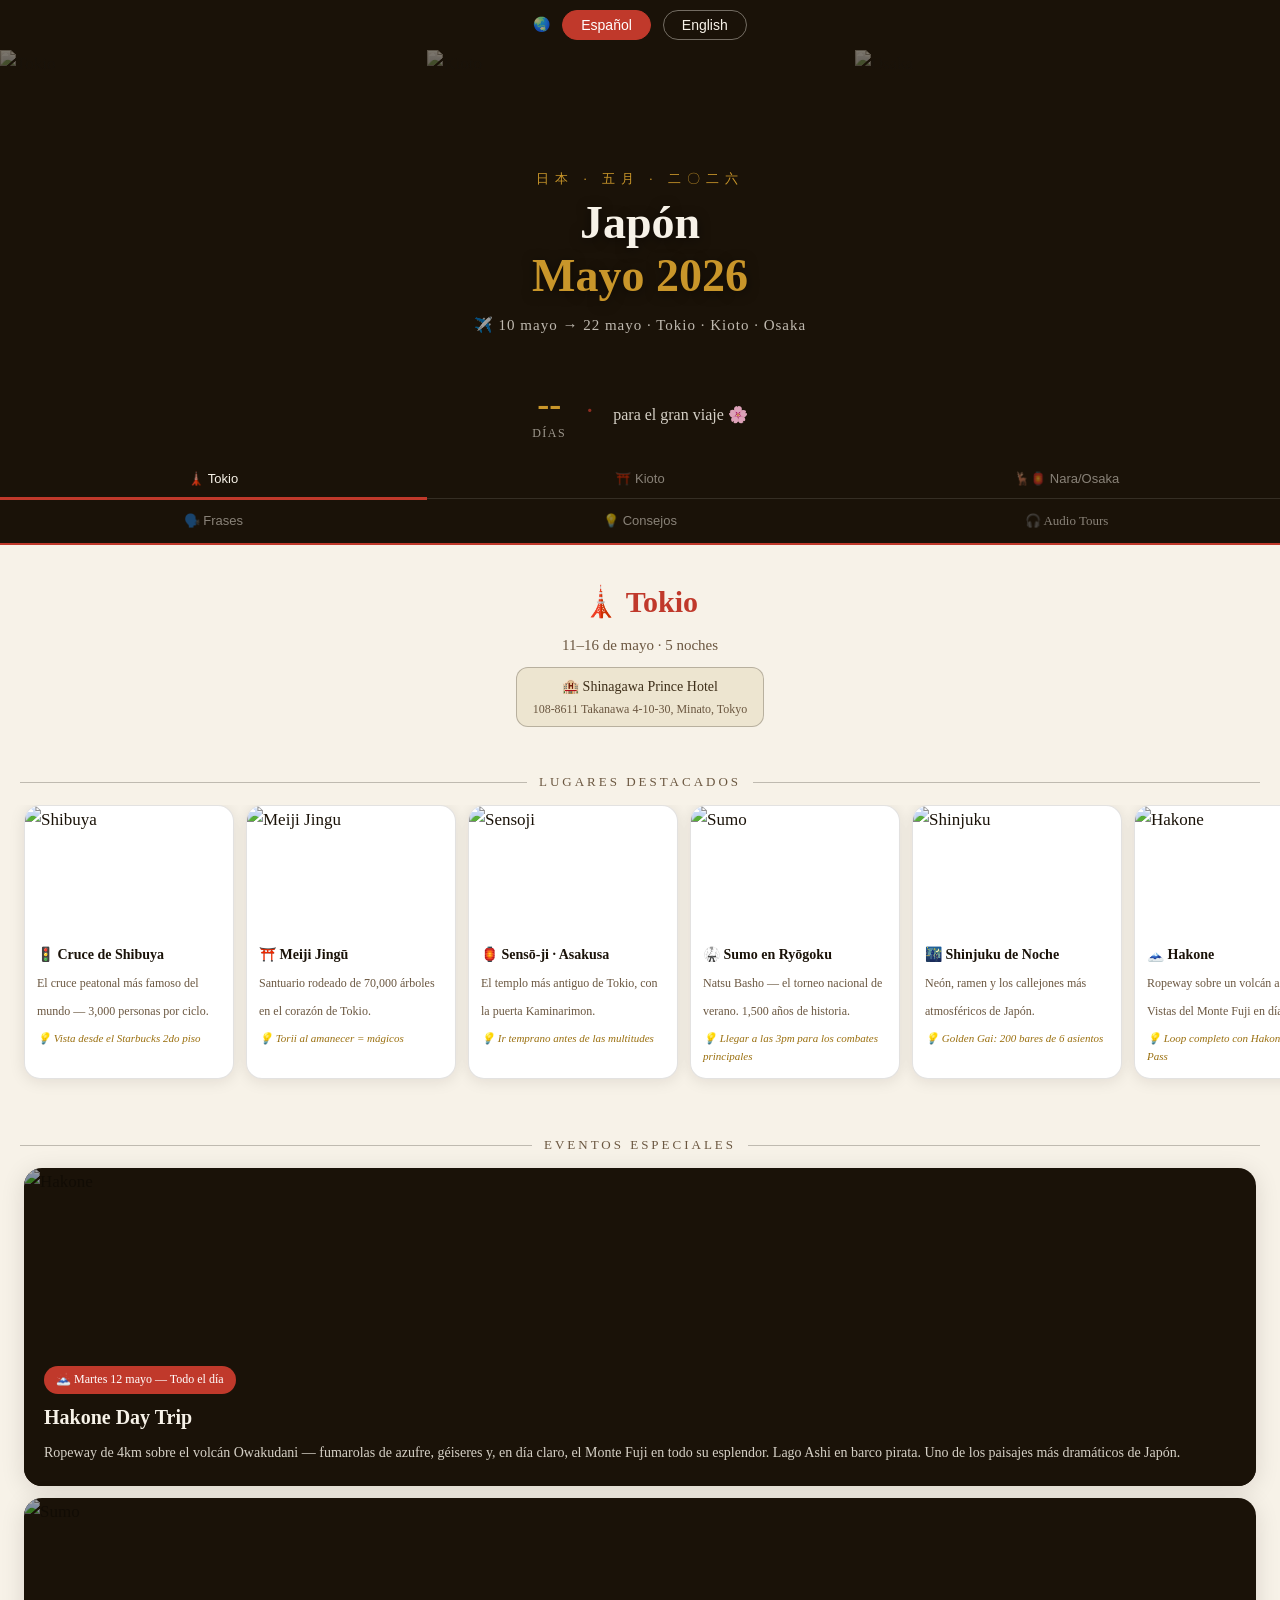
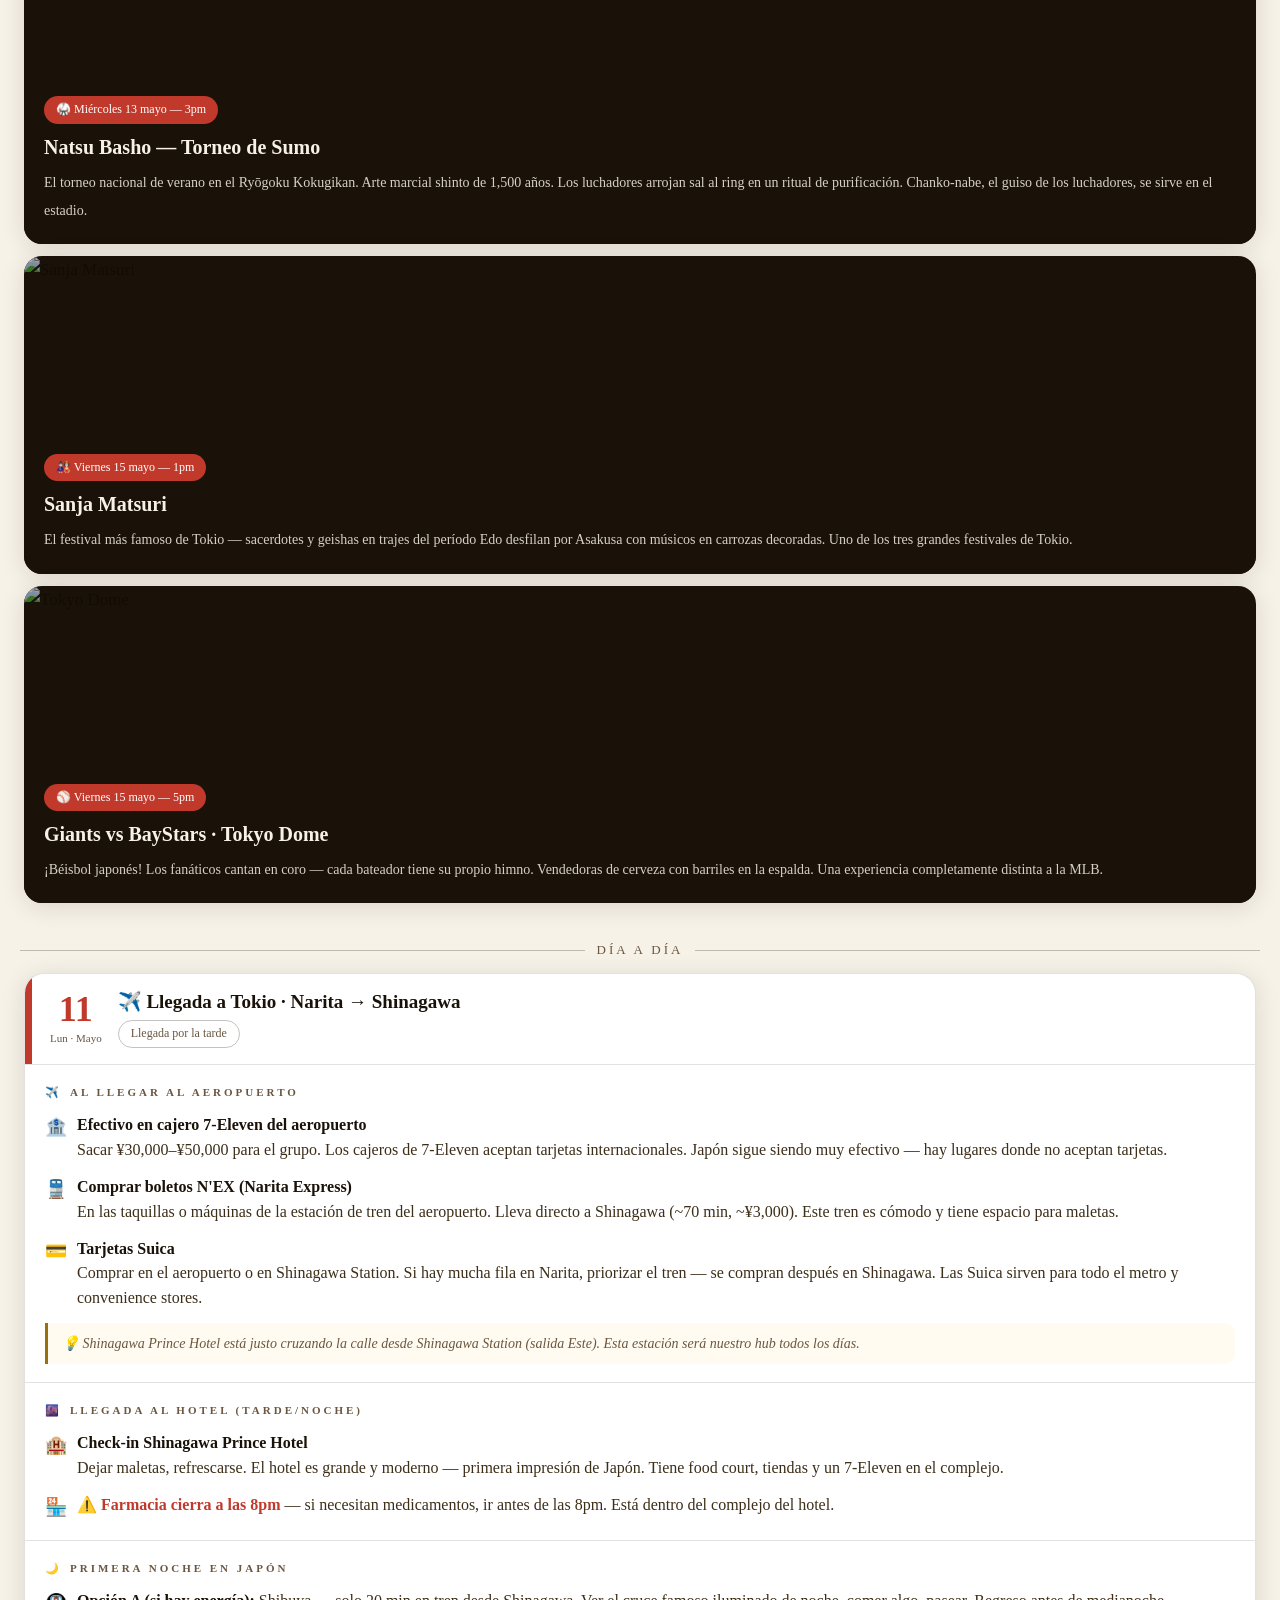
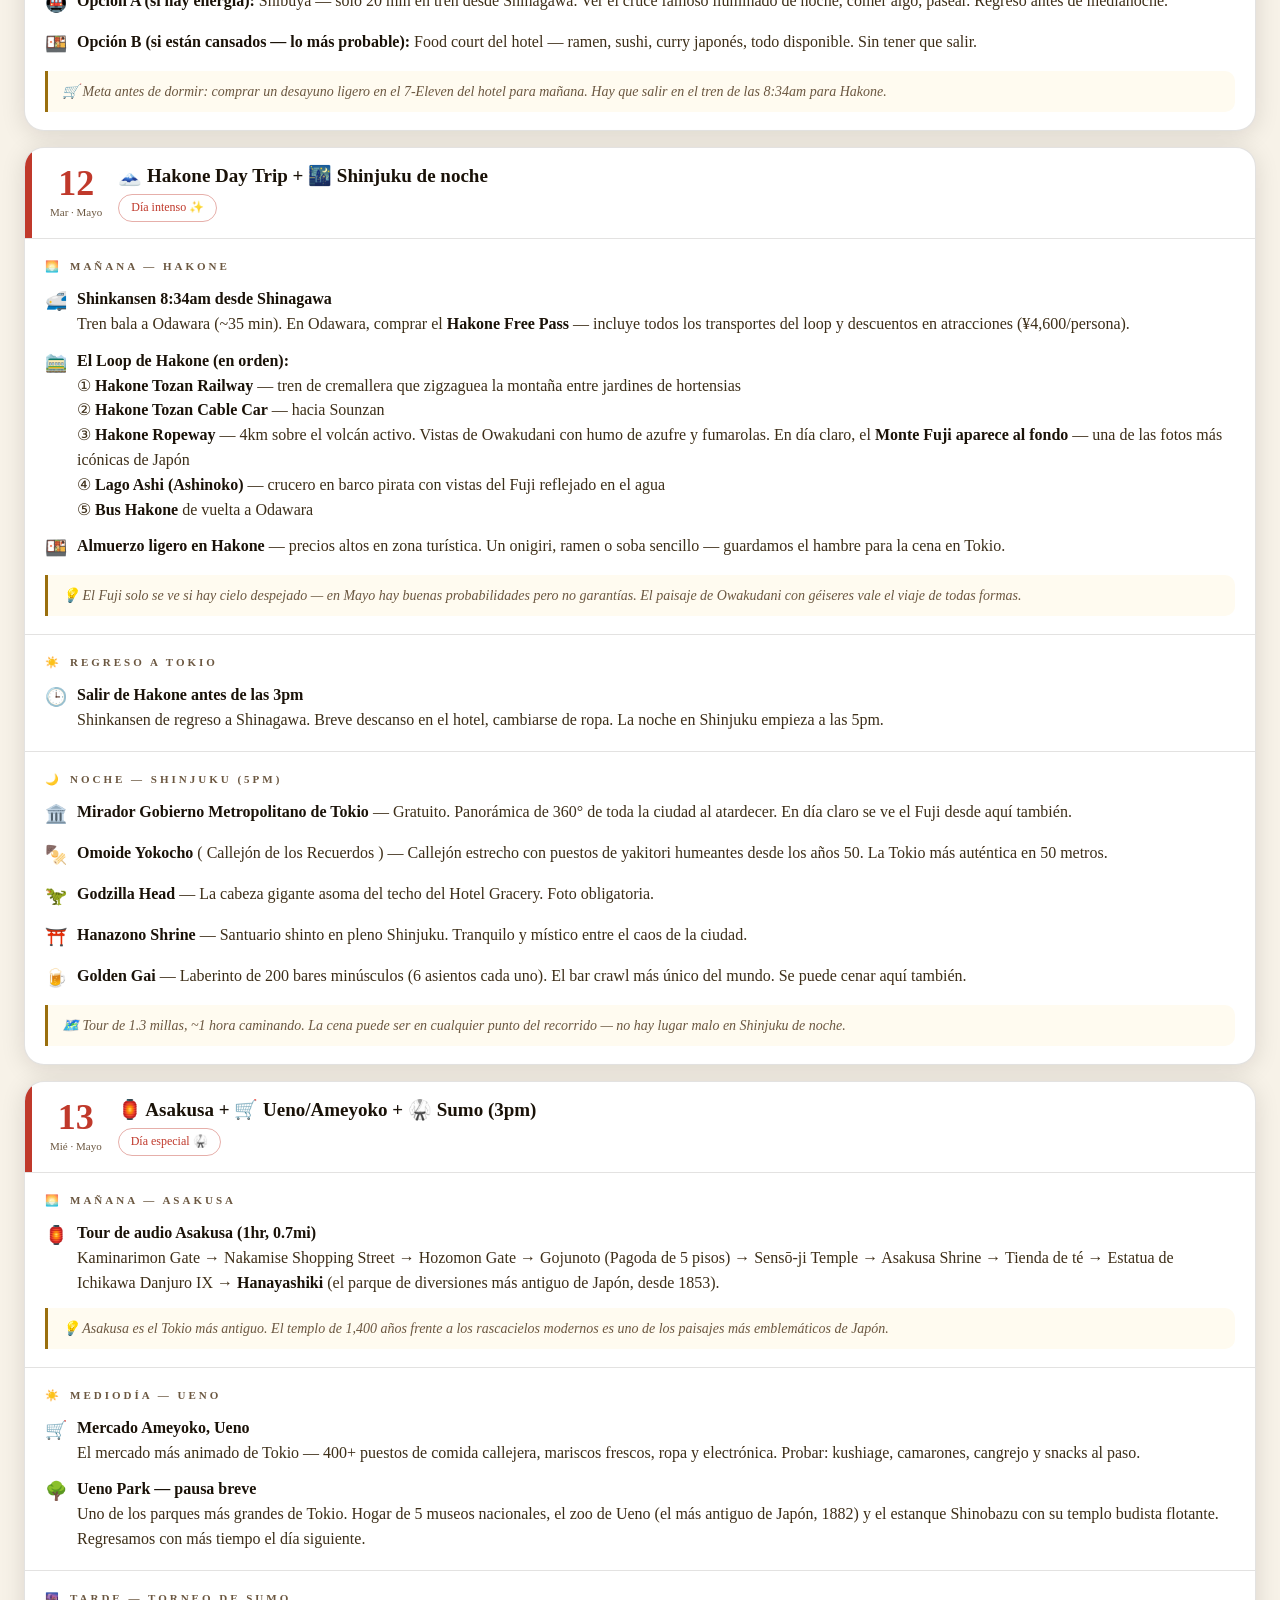
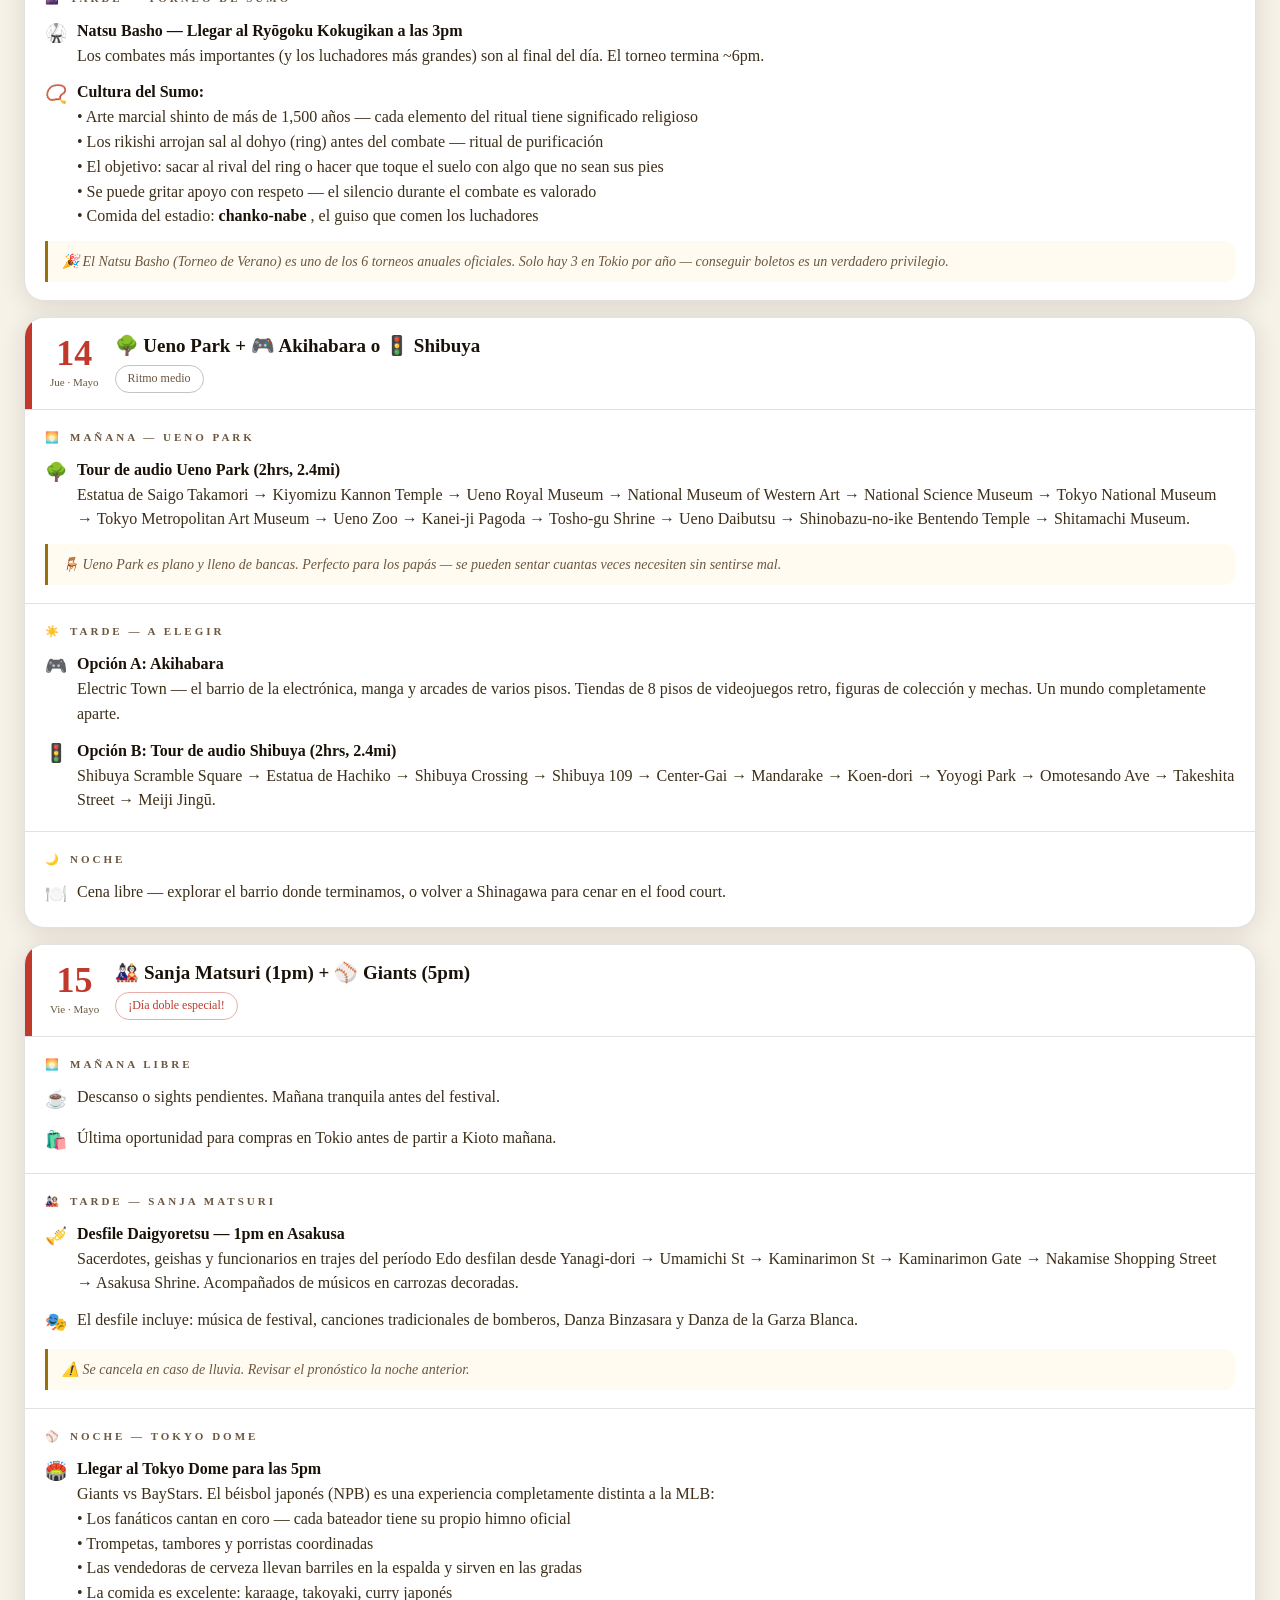
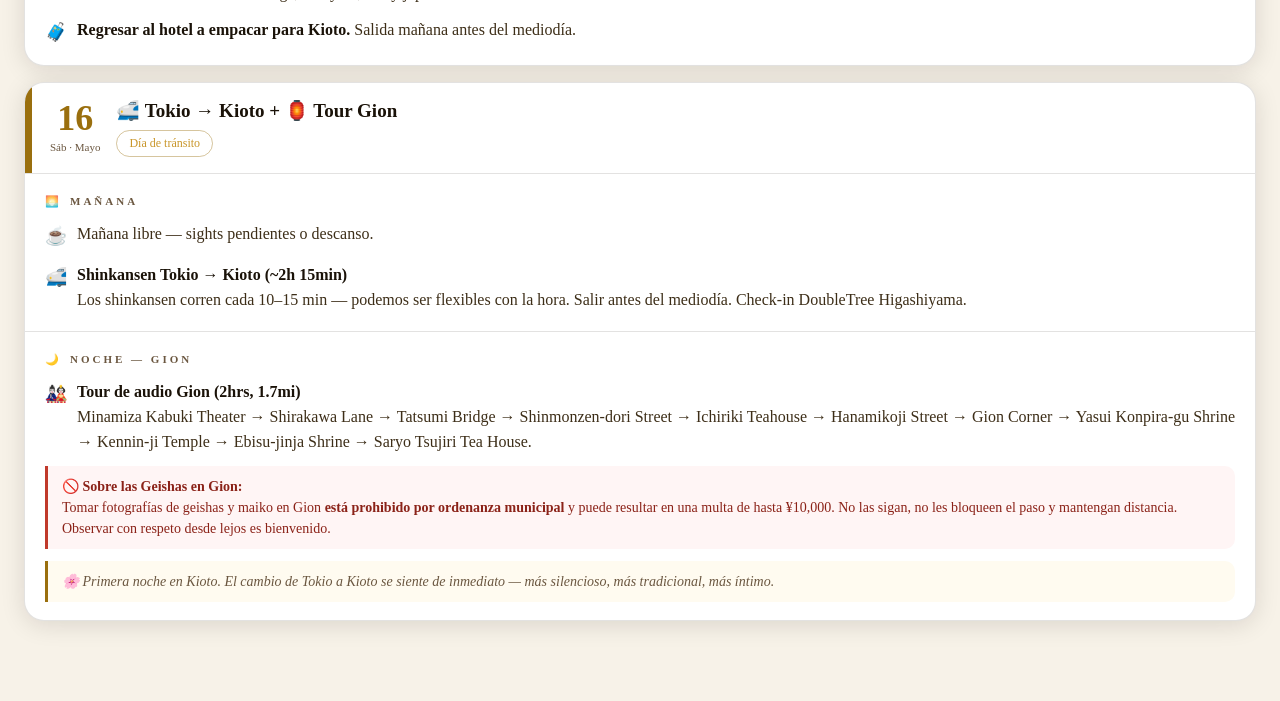
==== example.html @ 2f1632c1 "Create example.html" ====
<!DOCTYPE html>
<html lang="es">
  <head>
    <meta charset="utf-8" />
    <meta name="viewport" content="width=device-width, initial-scale=1, maximum-scale=1" />
    <title>
      Japón Mayo 2026
    </title>
    <link rel="preconnect" href="https://fonts.googleapis.com" />
    <link rel="preconnect" href="https://fonts.gstatic.com" crossorigin="" />
    <link href="https://fonts.googleapis.com/css2?family=Noto+Sans+JP:wght@300;400;600;700&amp;family=Noto+Serif+JP:wght@400;700;900&amp;display=swap" rel="stylesheet" />
    <style>
      :root {
  --washi: #f7f2e8;
  --washi-dark: #ede5d0;
  --washi-mid: #f0ead8;
  --ink: #1a1208;
  --ink-mid: #3d2e18;
  --ink-light: #6b5740;
  --vermillion: #c0392b;
  --gold: #9a6f0e;
  --gold-light: #c9962a;
  --indigo: #2c3e7a;
  --forest: #2d5a3d;
  --line: rgba(26,18,8,0.12);
  --line-strong: rgba(26,18,8,0.25);
  --shadow: 0 2px 16px rgba(26,18,8,0.10);
  --shadow-card: 0 4px 24px rgba(26,18,8,0.12);
}
* { box-sizing: border-box; margin: 0; padding: 0; }
html { scroll-behavior: smooth; }
body {
  font-family: &#39;Noto Sans JP&#39;, sans-serif;
  background: var(--washi);
  color: var(--ink);
  line-height: 1.65;
  font-size: 17px;
  /* subtle paper texture via CSS */
}

/* ── LANGUAGE BAR ── */
.lang-bar { background:var(--ink); color:var(--washi); display:flex; align-items:center; justify-content:center; gap:12px; padding:10px 20px; font-size:14px; }
.lang-btn { background:none; border:1.5px solid rgba(247,242,232,0.4); color:var(--washi); padding:6px 18px; border-radius:999px; font-family:&#39;Noto Sans JP&#39;,sans-serif; font-size:14px; cursor:pointer; transition:all 0.2s; }
.lang-btn.active { background:var(--vermillion); border-color:var(--vermillion); color:#fff; }
.lang-btn:hover:not(.active) { background:rgba(247,242,232,0.12); }

/* ── HERO ── */
.hero { position:relative; background:var(--ink); overflow:hidden; min-height:320px; }
.hero-img-row { display:grid; grid-template-columns:1fr 1fr 1fr; gap:2px; height:280px; opacity:0.6; }
.hero-img-row div { overflow:hidden; }
.hero-img-row img { width:100%; height:100%; object-fit:cover; filter:saturate(0.7) sepia(0.3); }
.hero-overlay { position:absolute; inset:0; background:linear-gradient(to bottom, rgba(26,18,8,0.3) 0%, rgba(26,18,8,0.85) 75%, var(--ink) 100%); }
.hero-content { position:absolute; bottom:0; left:0; right:0; padding:28px 24px 32px; text-align:center; }
.hero-jp { font-family:&#39;Noto Serif JP&#39;,serif; font-size:13px; letter-spacing:6px; color:var(--gold-light); margin-bottom:8px; }
.hero-title { font-family:&#39;Noto Serif JP&#39;,serif; font-size:38px; font-weight:900; color:var(--washi); line-height:1.15; margin-bottom:10px; text-shadow:0 2px 12px rgba(0,0,0,0.5); }
.hero-title .accent { color:var(--gold-light); }
.hero-dates { color:rgba(247,242,232,0.75); font-size:15px; letter-spacing:1px; }

/* ── COUNTDOWN ── */
.countdown-strip { background:var(--ink); color:var(--washi); text-align:center; padding:16px 20px; display:flex; align-items:center; justify-content:center; gap:20px; flex-wrap:wrap; }
.countdown-num { font-family:&#39;Noto Serif JP&#39;,serif; font-size:36px; font-weight:900; color:var(--gold-light); line-height:1; }
.countdown-label { font-size:12px; color:rgba(247,242,232,0.6); letter-spacing:1.5px; margin-top:2px; }
.countdown-block { text-align:center; }
.countdown-sep { font-size:28px; color:var(--vermillion); opacity:0.7; align-self:flex-start; margin-top:2px; }

/* ── CITY TABS ── */
.city-nav-wrap { position:sticky; top:0; z-index:100; background:var(--ink); }
.city-nav { display:flex; }
.city-nav-cities { border-bottom:1px solid rgba(247,242,232,0.12); }
.city-nav-extras { border-bottom:2px solid var(--vermillion); }
.city-tab { flex:1; padding:11px 8px; text-align:center; color:rgba(247,242,232,0.5); font-size:13px; font-family:&#39;Noto Serif JP&#39;,serif; cursor:pointer; border:none; background:none; transition:all 0.2s; border-bottom:3px solid transparent; margin-bottom:-2px; white-space:nowrap; text-decoration:none; display:block; }
.city-tab.active { color:var(--washi); border-bottom-color:var(--vermillion); }
.city-tab:hover:not(.active) { color:rgba(247,242,232,0.8); }

/* ── TODAY SPOTLIGHT ── */
.today-spotlight { background:var(--washi); padding-bottom:8px; }
.today-spotlight .day-card { margin:0 16px; }

/* ── CITY SECTION ── */
.main { padding:0 0 80px; }
.city-section { display:none; }
.city-section.active { display:block; }

/* ── CITY HEADER ── */
.city-header { padding:32px 20px 20px; text-align:center; }
.city-header-title { font-family:&#39;Noto Serif JP&#39;,serif; font-size:30px; font-weight:900; margin-bottom:6px; }
.city-header-sub { font-size:15px; color:var(--ink-light); }
.city-hotel { display:inline-block; margin-top:10px; background:var(--washi-dark); border:1px solid var(--line-strong); border-radius:12px; padding:8px 16px; font-size:14px; color:var(--ink-mid); line-height:1.5; }
.hotel-address { font-size:12px; color:var(--ink-light); margin-top:3px; }

/* ── SECTION LABEL ── */
.section-label { display:flex; align-items:center; gap:12px; padding:24px 20px 12px; }
.section-label-line { flex:1; height:1px; background:var(--line-strong); }
.section-label-text { font-family:&#39;Noto Serif JP&#39;,serif; font-size:13px; letter-spacing:3px; color:var(--ink-light); text-transform:uppercase; white-space:nowrap; }

/* ── CAROUSEL ── */
.carousel-wrap { position:relative; padding:0 16px 20px; overflow:hidden; touch-action:pan-y; }
.carousel-track { display:flex; gap:12px; padding-bottom:4px; transition:transform 0.45s cubic-bezier(0.25,0.1,0.25,1); will-change:transform; }
.sight-card { flex-shrink:0; width:180px; scroll-snap-align:start; background:#fff; border-radius:16px; overflow:hidden; box-shadow:var(--shadow); border:1px solid var(--line); }
.sight-card img { width:100%; height:130px; object-fit:cover; display:block; }
.sight-caption { padding:10px 12px 12px; }
.sight-name { font-size:14px; font-weight:600; font-family:&#39;Noto Serif JP&#39;,serif; margin-bottom:4px; line-height:1.3; }
.sight-desc { font-size:12px; color:var(--ink-light); line-height:1.4; }
.sight-tip { font-size:11px; color:var(--gold); margin-top:5px; font-style:italic; }
.carousel-dots { display:flex; justify-content:center; gap:6px; margin-top:8px; }
.carousel-dot { width:6px; height:6px; border-radius:50%; background:var(--line-strong); transition:background 0.2s; }
.carousel-dot.active { background:var(--vermillion); }

/* ── EVENT CARD ── */
.event-card { margin:0 16px 12px; border-radius:18px; overflow:hidden; box-shadow:var(--shadow-card); background:var(--ink); }
.event-card img { width:100%; height:180px; object-fit:cover; display:block; filter:brightness(0.65) saturate(1.1); }
.event-card-content { padding:16px 20px 20px; background:linear-gradient(to bottom, rgba(26,18,8,0.92), var(--ink)); }
.event-tag { display:inline-block; background:var(--vermillion); color:#fff; font-size:12px; padding:4px 12px; border-radius:999px; margin-bottom:10px; width:fit-content; }
.event-title { font-family:&#39;Noto Serif JP&#39;,serif; font-size:20px; color:var(--washi); font-weight:700; margin-bottom:8px; line-height:1.3; }
.event-desc { font-size:14px; color:rgba(247,242,232,0.85); line-height:1.5; }

/* ── DAY CARDS ── */
.days-list { padding:0 16px; display:flex; flex-direction:column; gap:16px; }
.day-card { background:#fff; border-radius:20px; overflow:hidden; box-shadow:var(--shadow-card); border:1px solid var(--line); }
.day-card.today { border:2.5px solid var(--vermillion); box-shadow:0 4px 32px rgba(192,57,43,0.18); }
.day-card.past { opacity:0.72; }
.today-badge { background:var(--vermillion); color:#fff; font-size:12px; font-weight:600; letter-spacing:2px; text-align:center; padding:6px; font-family:&#39;Noto Serif JP&#39;,serif; }
.day-header { display:flex; align-items:stretch; border-bottom:1px solid var(--line); }
.day-accent-bar { width:7px; flex-shrink:0; }
.day-header-inner { flex:1; padding:16px 18px; display:flex; align-items:center; gap:16px; flex-wrap:wrap; }
.day-num-block { display:flex; flex-direction:column; align-items:center; flex-shrink:0; min-width:48px; }
.day-num { font-family:&#39;Noto Serif JP&#39;,serif; font-size:36px; font-weight:900; line-height:1; }
.day-name-small { font-size:11px; color:var(--ink-light); margin-top:2px; }
.day-title-block { flex:1; }
.day-title { font-family:&#39;Noto Serif JP&#39;,serif; font-size:17px; font-weight:700; line-height:1.3; margin-bottom:4px; }
.day-rhythm { display:inline-block; font-size:12px; padding:3px 12px; border-radius:999px; border:1px solid var(--line-strong); color:var(--ink-light); }
.day-body { display:block; }
.time-blocks { display:flex; flex-direction:column; }
.time-block { padding:18px 20px; border-bottom:1px solid var(--line); }
.time-block:last-child { border-bottom:none; }
.time-label { font-size:11px; letter-spacing:3px; text-transform:uppercase; color:var(--ink-light); font-weight:600; margin-bottom:12px; display:flex; align-items:center; gap:8px; }
.time-label::after { content:&#39;&#39;; flex:1; height:1px; background:var(--line-strong); }
.time-item { display:flex; gap:10px; margin-bottom:12px; align-items:flex-start; font-size:16px; line-height:1.55; }
.time-item:last-child { margin-bottom:0; }
.time-icon { flex-shrink:0; font-size:18px; margin-top:1px; }
.time-text { color:var(--ink-mid); }
.time-text strong { font-weight:600; color:var(--ink); }
.tip-box { background:#fffbf0; border-left:3px solid var(--gold); border-radius:0 10px 10px 0; padding:10px 14px; font-size:14px; color:var(--ink-light); font-style:italic; margin-top:12px; line-height:1.5; }
.warn-box { background:#fff5f5; border-left:3px solid var(--vermillion); border-radius:0 10px 10px 0; padding:10px 14px; font-size:14px; color:#8b2218; margin-top:12px; line-height:1.5; }
.parents-note { background:#f0f7f2; border:1px solid rgba(45,90,61,0.25); border-radius:10px; padding:10px 14px; font-size:14px; color:var(--forest); margin-top:12px; line-height:1.5; }

/* ── PHRASES ── */
.phrases-grid { display:flex; flex-direction:column; gap:10px; padding:0 16px; }
.phrase-item { background:#fff; border:1px solid var(--line); border-radius:14px; padding:14px 16px; box-shadow:var(--shadow); }
.phrase-top { display:flex; align-items:flex-start; gap:10px; }
.phrase-jp { font-family:&#39;Noto Serif JP&#39;,serif; font-size:22px; font-weight:700; color:var(--vermillion); }
.phrase-detail { flex:1; }
.phrase-romaji { font-size:15px; font-weight:600; color:var(--ink); margin-bottom:2px; }
.phrase-es { font-size:15px; color:var(--ink-mid); }
.phrase-en { font-size:13px; color:var(--ink-light); font-style:italic; margin-top:2px; }
.phrase-actions { display:flex; gap:8px; margin-top:10px; flex-wrap:wrap; }
.phrase-btn { display:inline-flex; align-items:center; gap:5px; padding:7px 14px; border-radius:999px; font-size:13px; text-decoration:none; border:1.5px solid var(--line-strong); color:var(--ink-mid); background:var(--washi-dark); cursor:pointer; transition:all 0.2s; font-family:&#39;Noto Sans JP&#39;,sans-serif; }
.phrase-btn:hover { background:var(--vermillion); color:#fff; border-color:var(--vermillion); }
.phrase-btn.audio-btn { border-color:rgba(192,57,43,0.4); color:var(--vermillion); }
.phrase-section-head { font-family:&#39;Noto Serif JP&#39;,serif; font-size:16px; font-weight:700; color:var(--ink); padding:20px 16px 8px; }

/* ── TIPS ── */
.tips-list { display:flex; flex-direction:column; gap:10px; padding:0 16px; }
.tip-card { background:#fff; border:1px solid var(--line); border-radius:14px; padding:16px 18px; display:flex; gap:14px; align-items:flex-start; box-shadow:var(--shadow); }
.tip-icon-lg { font-size:28px; flex-shrink:0; }
.tip-body { flex:1; }
.tip-title { font-family:&#39;Noto Serif JP&#39;,serif; font-size:16px; font-weight:700; margin-bottom:4px; }
.tip-text { font-size:15px; color:var(--ink-mid); line-height:1.5; }

/* ── FOOTER ── */
.site-footer { background:var(--ink); color:rgba(247,242,232,0.5); text-align:center; padding:32px 20px; font-size:14px; font-style:italic; }
.site-footer strong { color:var(--gold-light); }

/* ── LANGUAGE ── */
[data-en] .es-text { display:none; }
[data-en] .en-text { display:inline; }
.en-text { display:none; }
.es-text { display:inline; }
[data-en] .es-block { display:none; }
[data-en] .en-block { display:block; }
.en-block { display:none; }
.es-block { display:block; }

@media (min-width:480px) {
  .hero-title { font-size:46px; }
  .day-title { font-size:19px; }
  .sight-card { width:210px; }
}
@media (min-width:700px) {
  .days-list, .phrases-grid, .tips-list { padding:0 24px; }
  .carousel-wrap { padding:0 24px 20px; }
  .event-card { margin:0 24px 12px; }
}
    </style>
  </head>
  <body>
    <!-- LANGUAGE TOGGLE -->
    <div class="lang-bar">
      <span style="font-size:14px;opacity:0.7">      🌏
</span>
      <button class="lang-btn active" id="btn-es" onclick="setLang(&#39;es&#39;)">
        Español
      </button>
      <button class="lang-btn" id="btn-en" onclick="setLang(&#39;en&#39;)">
        English
      </button>
    </div>
    <!-- HERO -->
    <div class="hero">
      <div class="hero-img-row">
        <div>
          <img src="images/img00.jpg" alt="Tokio" />
        </div>
        <div>
          <img src="images/img01.jpg" alt="Kioto" />
        </div>
        <div>
          <img src="images/img02.jpg" alt="Osaka" />
        </div>
      </div>
      <div class="hero-overlay">
      </div>
      <div class="hero-content">
        <div class="hero-jp">
          日本 · 五月 · 二〇二六
        </div>
        <div class="hero-title">
          <span class="es-text">          Japón
          <br />
          <span class="accent">          Mayo 2026
</span>
</span>
          <span class="en-text">          Japan
          <br />
          <span class="accent">          May 2026
</span>
</span>
        </div>
        <div class="hero-dates">
          <span class="es-text">          ✈️ 10 mayo → 22 mayo · Tokio · Kioto · Osaka
</span>
          <span class="en-text">          ✈️ May 10 → May 22 · Tokyo · Kyoto · Osaka
</span>
        </div>
      </div>
    </div>
    <!-- COUNTDOWN -->
    <div class="countdown-strip" id="countdown-strip">
      <div class="countdown-block">
        <div class="countdown-num" id="cd-days">
          --
        </div>
        <div class="countdown-label" id="cd-unit">
          <span class="es-text">          DÍAS
</span>
          <span class="en-text">          DAYS
</span>
        </div>
      </div>
      <div class="countdown-sep">
        ·
      </div>
      <div style="font-size:16px;color:rgba(247,242,232,0.85);text-align:center" id="countdown-label">
        <span class="es-text">        para el gran viaje 🌸
</span>
        <span class="en-text">        Until the big trip 🌸
</span>
      </div>
    </div>
    <!-- TODAY SPOTLIGHT -->
    <div class="today-spotlight" id="today-spotlight" style="display:none;">
    </div>
    <!-- CITY NAV -->
    <div class="city-nav-wrap" id="city-nav-wrap">
      <nav class="city-nav city-nav-cities">
        <button class="city-tab active" data-city="tokio" onclick="showCity(&#39;tokio&#39;,this)">
          🗼
          <span class="es-text">          Tokio
</span>
          <span class="en-text">          Tokyo
</span>
        </button>
        <button class="city-tab" data-city="kioto" onclick="showCity(&#39;kioto&#39;,this)">
          ⛩️
          <span class="es-text">          Kioto
</span>
          <span class="en-text">          Kyoto
</span>
        </button>
        <button class="city-tab" data-city="osaka" onclick="showCity(&#39;osaka&#39;,this)">
          🦌🏮
          <span class="es-text">          Nara/Osaka
</span>
          <span class="en-text">          Nara/Osaka
</span>
        </button>
      </nav>
      <nav class="city-nav city-nav-extras">
        <button class="city-tab" data-city="frases" onclick="showCity(&#39;frases&#39;,this)">
          🗣️
          <span class="es-text">          Frases
</span>
          <span class="en-text">          Phrases
</span>
        </button>
        <button class="city-tab" data-city="consejos" onclick="showCity(&#39;consejos&#39;,this)">
          💡
          <span class="es-text">          Consejos
</span>
          <span class="en-text">          Tips
</span>
        </button>
        <a class="city-tab" href="https://bigo415x.github.io/japan-audio-tour" target="_blank" rel="noopener">        🎧
        <span class="es-text">        Audio Tours
</span>
        <span class="en-text">        Audio Tours
</span>
</a>
      </nav>
    </div>
    <main class="main">
      <!-- ════════════════════════════════════════
     TOKIO
════════════════════════════════════════ -->
      <section class="city-section active" id="sec-tokio">
        <div class="city-header">
          <div class="city-header-title" style="color:var(--vermillion)">
            🗼
            <span class="es-text">            Tokio
</span>
            <span class="en-text">            Tokyo
</span>
          </div>
          <div class="city-header-sub">
            <span class="es-text">            11–16 de mayo · 5 noches
</span>
            <span class="en-text">            May 11–16 · 5 nights
</span>
          </div>
          <div class="city-hotel">
            🏨 Shinagawa Prince Hotel
            <br />
            <div class="hotel-address">
              108-8611 Takanawa 4-10-30, Minato, Tokyo
            </div>
          </div>
        </div>
        <div class="section-label">
          <div class="section-label-line">
          </div>
          <div class="section-label-text">
            <span class="es-text">            Lugares Destacados
</span>
            <span class="en-text">            Highlights
</span>
          </div>
          <div class="section-label-line">
          </div>
        </div>
        <div class="carousel-wrap">
          <div class="carousel-track" id="carousel-tokio">
            <div class="sight-card">
              <img src="https://cdn.cheapoguides.com/wp-content/uploads/sites/2/2019/07/scramble-crossing-shibuya-iStock-Nikada-1024x600.jpg" alt="Shibuya" />
              <div class="sight-caption">
                <div class="sight-name">
                  🚦
                  <span class="es-text">                  Cruce de Shibuya
</span>
                  <span class="en-text">                  Shibuya Crossing
</span>
                </div>
                <div class="sight-desc es-text">
                  El cruce peatonal más famoso del mundo — 3,000 personas por ciclo.
                </div>
                <div class="sight-desc en-text">
                  The world&#39;s most famous crossing — 3,000 people per cycle.
                </div>
                <div class="sight-tip">
                  💡
                  <span class="es-text">                  Vista desde el Starbucks 2do piso
</span>
                  <span class="en-text">                  View from Starbucks 2nd floor
</span>
                </div>
              </div>
            </div>
            <div class="sight-card">
              <img src="https://cdn.cheapoguides.com/wp-content/uploads/sites/2/2020/05/meiji-jingu-iStock-499807771-1024x683.jpg" alt="Meiji Jingu" />
              <div class="sight-caption">
                <div class="sight-name">
                  ⛩️ Meiji Jingū
                </div>
                <div class="sight-desc es-text">
                  Santuario rodeado de 70,000 árboles en el corazón de Tokio.
                </div>
                <div class="sight-desc en-text">
                  Shinto shrine surrounded by 70,000 trees in the heart of Tokyo.
                </div>
                <div class="sight-tip">
                  💡
                  <span class="es-text">                  Torii al amanecer = mágicos
</span>
                  <span class="en-text">                  Torii at sunrise = magical
</span>
                </div>
              </div>
            </div>
            <div class="sight-card">
              <img src="images/img05.jpg" alt="Sensoji" />
              <div class="sight-caption">
                <div class="sight-name">
                  🏮 Sensō-ji · Asakusa
                </div>
                <div class="sight-desc es-text">
                  El templo más antiguo de Tokio, con la puerta Kaminarimon.
                </div>
                <div class="sight-desc en-text">
                  Tokyo&#39;s oldest temple, with the iconic Kaminarimon gate.
                </div>
                <div class="sight-tip">
                  💡
                  <span class="es-text">                  Ir temprano antes de las multitudes
</span>
                  <span class="en-text">                  Go early before the crowds
</span>
                </div>
              </div>
            </div>
            <div class="sight-card">
              <img src="https://ryogokukokugikan.com/images/ryogoku-kokugikan-sumo-match-action-close-up-wrestlers.webp" alt="Sumo" />
              <div class="sight-caption">
                <div class="sight-name">
                  🥋
                  <span class="es-text">                  Sumo en Ryōgoku
</span>
                  <span class="en-text">                  Sumo at Ryōgoku
</span>
                </div>
                <div class="sight-desc es-text">
                  Natsu Basho — el torneo nacional de verano. 1,500 años de historia.
                </div>
                <div class="sight-desc en-text">
                  Natsu Basho — the national summer tournament. 1,500 years of history.
                </div>
                <div class="sight-tip">
                  💡
                  <span class="es-text">                  Llegar a las 3pm para los combates principales
</span>
                  <span class="en-text">                  Arrive 3pm for the main bouts
</span>
                </div>
              </div>
            </div>
            <div class="sight-card">
              <img src="https://www.byfood.com/api/public/assets/26843/content" alt="Shinjuku" />
              <div class="sight-caption">
                <div class="sight-name">
                  🌃
                  <span class="es-text">                  Shinjuku de Noche
</span>
                  <span class="en-text">                  Shinjuku at Night
</span>
                </div>
                <div class="sight-desc es-text">
                  Neón, ramen y los callejones más atmosféricos de Japón.
                </div>
                <div class="sight-desc en-text">
                  Neon, ramen, and Japan&#39;s most atmospheric alleyways.
                </div>
                <div class="sight-tip">
                  💡
                  <span class="es-text">                  Golden Gai: 200 bares de 6 asientos
</span>
                  <span class="en-text">                  Golden Gai: 200 bars with 6 seats each
</span>
                </div>
              </div>
            </div>
            <div class="sight-card">
              <img src="https://www.datocms-assets.com/101439/1725335240-hakone-ropeway-over-owakudani-valley.webp?h=640&amp;w=1280&amp;fm=webp" alt="Hakone" />
              <div class="sight-caption">
                <div class="sight-name">
                  🗻 Hakone
                </div>
                <div class="sight-desc es-text">
                  Ropeway sobre un volcán activo. Vistas del Monte Fuji en día claro.
                </div>
                <div class="sight-desc en-text">
                  Ropeway over an active volcano. Views of Mt. Fuji on clear days.
                </div>
                <div class="sight-tip">
                  💡
                  <span class="es-text">                  Loop completo con Hakone Free Pass
</span>
                  <span class="en-text">                  Full loop with Hakone Free Pass
</span>
                </div>
              </div>
            </div>
            <div class="sight-card">
              <img src="https://cdn.gaijinpot.com/app/uploads/sites/4/2017/05/Akihabara-Electric-Town.jpg" alt="Akihabara" />
              <div class="sight-caption">
                <div class="sight-name">
                  🎮 Akihabara
                </div>
                <div class="sight-desc es-text">
                  Paraíso de la electrónica, manga y cultura pop japonesa.
                </div>
                <div class="sight-desc en-text">
                  Paradise for electronics, manga, and Japanese pop culture.
                </div>
                <div class="sight-tip">
                  💡
                  <span class="es-text">                  Gachapon = mejores souvenirs baratos
</span>
                  <span class="en-text">                  Gachapon = best cheap souvenirs
</span>
                </div>
              </div>
            </div>
            <div class="sight-card">
              <img src="https://anaintercontinental-tokyo.jp/wp-content/uploads/2018/07/Ueno-Park-1024x576.jpg" alt="Ueno Park" />
              <div class="sight-caption">
                <div class="sight-name">
                  🌳 Ueno Park
                </div>
                <div class="sight-desc es-text">
                  5 museos nacionales, zoo y templo flotante en estanque.
                </div>
                <div class="sight-desc en-text">
                  5 national museums, zoo, and a floating temple on a pond.
                </div>
                <div class="sight-tip">
                  💡
                  <span class="es-text">                  Plano y lleno de bancas — ideal para descansar
</span>
                  <span class="en-text">                  Flat and full of benches — perfect to rest
</span>
                </div>
              </div>
            </div>
            <div class="sight-card">
              <img src="https://en.japantravel.com/photo/poi-140-207584/1200x630/tokyo-ameyoko-207584.jpg" alt="Ameyoko" />
              <div class="sight-caption">
                <div class="sight-name">
                  🛒 Ameyoko · Ueno
                </div>
                <div class="sight-desc es-text">
                  400+ puestos de comida callejera y mariscos frescos.
                </div>
                <div class="sight-desc en-text">
                  400+ stalls of street food and fresh seafood.
                </div>
                <div class="sight-tip">
                  💡
                  <span class="es-text">                  Kushiage y cangrejo al paso
</span>
                  <span class="en-text">                  Kushiage and crab on the go
</span>
                </div>
              </div>
            </div>
            <div class="sight-card">
              <img src="https://kajabi-storefronts-production.kajabi-cdn.com/kajabi-storefronts-production/file-uploads/blogs/2147504516/images/55d24b2-e42-7482-f0bc-743cb3bf02_NEWSLETTER_-_Marketing_43_.png" alt="Omoide Yokocho" />
              <div class="sight-caption">
                <div class="sight-name">
                  🍢 Omoide Yokocho
                </div>
                <div class="sight-desc es-text">
                  Callejón de yakitori humeante en Shinjuku, desde los años 50.
                </div>
                <div class="sight-desc en-text">
                  Smoky yakitori alley in Shinjuku, since the 1950s.
                </div>
                <div class="sight-tip">
                  💡
                  <span class="es-text">                  La Tokio más auténtica en 50 metros
</span>
                  <span class="en-text">                  The most authentic Tokyo in 50 meters
</span>
                </div>
              </div>
            </div>
          </div>
          <div class="carousel-dots" id="dots-tokio">
          </div>
        </div>
        <!-- Special Events Tokyo -->
        <div class="section-label">
          <div class="section-label-line">
          </div>
          <div class="section-label-text">
            <span class="es-text">            Eventos Especiales
</span>
            <span class="en-text">            Special Events
</span>
          </div>
          <div class="section-label-line">
          </div>
        </div>
        <div class="event-card">
          <img src="https://www.datocms-assets.com/101439/1725335240-hakone-ropeway-over-owakudani-valley.webp?h=640&amp;w=1280&amp;fm=webp" alt="Hakone" />
          <div class="event-card-content">
            <div class="event-tag">
              🗻
              <span class="es-text">              Martes 12 mayo — Todo el día
</span>
              <span class="en-text">              Tuesday May 12 — All day
</span>
            </div>
            <div class="event-title">
              Hakone Day Trip
            </div>
            <div class="event-desc es-text">
              Ropeway de 4km sobre el volcán Owakudani — fumarolas de azufre, géiseres y, en día claro, el Monte Fuji en todo su esplendor. Lago Ashi en barco pirata. Uno de los paisajes más dramáticos de Japón.
            </div>
            <div class="event-desc en-text">
              4km ropeway over Owakudani volcano — sulfur fumaroles, geysers, and on a clear day, Mt. Fuji in full splendor. Lake Ashi by pirate ship. One of Japan&#39;s most dramatic landscapes.
            </div>
          </div>
        </div>
        <div class="event-card" style="margin-top:10px">
          <img src="https://ryogokukokugikan.com/images/ryogoku-kokugikan-sumo-match-action-close-up-wrestlers.webp" alt="Sumo" />
          <div class="event-card-content">
            <div class="event-tag">
              🥋
              <span class="es-text">              Miércoles 13 mayo — 3pm
</span>
              <span class="en-text">              Wednesday May 13 — 3pm
</span>
            </div>
            <div class="event-title">
              <span class="es-text">              Natsu Basho — Torneo de Sumo
</span>
              <span class="en-text">              Natsu Basho — Sumo Tournament
</span>
            </div>
            <div class="event-desc es-text">
              El torneo nacional de verano en el Ryōgoku Kokugikan. Arte marcial shinto de 1,500 años. Los luchadores arrojan sal al ring en un ritual de purificación. Chanko-nabe, el guiso de los luchadores, se sirve en el estadio.
            </div>
            <div class="event-desc en-text">
              The national summer tournament at Ryōgoku Kokugikan. A 1,500-year-old Shinto martial art. Wrestlers throw salt onto the ring in a purification ritual. Chanko-nabe, the wrestlers&#39; stew, is served inside the stadium.
            </div>
          </div>
        </div>
        <div class="event-card" style="margin-top:10px">
          <img src="https://www.japan-guide.com/g18/3063_02.jpg" alt="Sanja Matsuri" />
          <div class="event-card-content">
            <div class="event-tag">
              🎎
              <span class="es-text">              Viernes 15 mayo — 1pm
</span>
              <span class="en-text">              Friday May 15 — 1pm
</span>
            </div>
            <div class="event-title">
              Sanja Matsuri
            </div>
            <div class="event-desc es-text">
              El festival más famoso de Tokio — sacerdotes y geishas en trajes del período Edo desfilan por Asakusa con músicos en carrozas decoradas. Uno de los tres grandes festivales de Tokio.
            </div>
            <div class="event-desc en-text">
              Tokyo&#39;s most famous festival — priests and geishas in Edo-period costumes parade through Asakusa with musicians on decorated floats. One of Tokyo&#39;s three great festivals.
            </div>
          </div>
        </div>
        <div class="event-card" style="margin-top:10px">
          <img src="https://www.giants.jp/images/pages/multiLanguage/link/img_schedule_sp.jpg?width=828" alt="Tokyo Dome" />
          <div class="event-card-content">
            <div class="event-tag">
              ⚾
              <span class="es-text">              Viernes 15 mayo — 5pm
</span>
              <span class="en-text">              Friday May 15 — 5pm
</span>
            </div>
            <div class="event-title">
              Giants vs BayStars · Tokyo Dome
            </div>
            <div class="event-desc es-text">
              ¡Béisbol japonés! Los fanáticos cantan en coro — cada bateador tiene su propio himno. Vendedoras de cerveza con barriles en la espalda. Una experiencia completamente distinta a la MLB.
            </div>
            <div class="event-desc en-text">
              Japanese baseball! Fans sing in unison — each batter has their own anthem. Beer vendors carry kegs on their backs. A completely different experience from MLB.
            </div>
          </div>
        </div>
        <!-- Days Tokyo -->
        <div class="section-label">
          <div class="section-label-line">
          </div>
          <div class="section-label-text">
            <span class="es-text">            Día a Día
</span>
            <span class="en-text">            Day by Day
</span>
          </div>
          <div class="section-label-line">
          </div>
        </div>
        <div class="days-list">
          <!-- DAY 11 -->
          <div class="day-card" data-date="2026-05-11">
            <div class="day-header">
              <div class="day-accent-bar" style="background:var(--vermillion)">
              </div>
              <div class="day-header-inner">
                <div class="day-num-block">
                  <div class="day-num" style="color:var(--vermillion)">
                    11
                  </div>
                  <div class="day-name-small">
                    <span class="es-text">                    Lun · Mayo
</span>
                    <span class="en-text">                    Mon · May
</span>
                  </div>
                </div>
                <div class="day-title-block">
                  <div class="day-title">
                    <span class="es-text">                    ✈️ Llegada a Tokio · Narita → Shinagawa
</span>
                    <span class="en-text">                    ✈️ Arrival in Tokyo · Narita → Shinagawa
</span>
                  </div>
                  <div class="day-rhythm">
                    <span class="es-text">                    Llegada por la tarde
</span>
                    <span class="en-text">                    Afternoon arrival
</span>
                  </div>
                </div>
              </div>
            </div>
            <div class="day-body">
              <div class="time-blocks">
                <div class="time-block">
                  <div class="time-label">
                    ✈️
                    <span class="es-text">                    Al llegar al aeropuerto
</span>
                    <span class="en-text">                    Upon arriving at the airport
</span>
                  </div>
                  <div class="time-item">
                    <span class="time-icon">                    🏦
</span>
                    <span class="time-text">                    <strong>                    <span class="es-text">                    Efectivo en cajero 7-Eleven del aeropuerto
</span>
                    <span class="en-text">                    Cash at the airport 7-Eleven ATM
</span>
</strong>
                    <br />
                    <span class="es-text">                    Sacar ¥30,000–¥50,000 para el grupo. Los cajeros de 7-Eleven aceptan tarjetas internacionales. Japón sigue siendo muy efectivo — hay lugares donde no aceptan tarjetas.
</span>
                    <span class="en-text">                    Withdraw ¥30,000–¥50,000 for the group. 7-Eleven ATMs accept international cards. Japan is still very cash-based — some places don&#39;t accept cards.
</span>
</span>
                  </div>
                  <div class="time-item">
                    <span class="time-icon">                    🚆
</span>
                    <span class="time-text">                    <strong>                    <span class="es-text">                    Comprar boletos N&#39;EX (Narita Express)
</span>
                    <span class="en-text">                    Buy N&#39;EX (Narita Express) tickets
</span>
</strong>
                    <br />
                    <span class="es-text">                    En las taquillas o máquinas de la estación de tren del aeropuerto. Lleva directo a Shinagawa (~70 min, ~¥3,000). Este tren es cómodo y tiene espacio para maletas.
</span>
                    <span class="en-text">                    At the airport train station ticket counters or machines. Goes directly to Shinagawa (~70 min, ~¥3,000). This train is comfortable and has luggage space.
</span>
</span>
                  </div>
                  <div class="time-item">
                    <span class="time-icon">                    💳
</span>
                    <span class="time-text">                    <strong>                    <span class="es-text">                    Tarjetas Suica
</span>
                    <span class="en-text">                    Suica Cards
</span>
</strong>
                    <br />
                    <span class="es-text">                    Comprar en el aeropuerto o en Shinagawa Station. Si hay mucha fila en Narita, priorizar el tren — se compran después en Shinagawa. Las Suica sirven para todo el metro y convenience stores.
</span>
                    <span class="en-text">                    Buy at the airport or at Shinagawa Station. If there&#39;s a long line at Narita, prioritize the train — buy them later at Shinagawa. Suica cards work for all subways and convenience stores.
</span>
</span>
                  </div>
                  <div class="tip-box">
                    💡
                    <span class="es-text">                    Shinagawa Prince Hotel está justo cruzando la calle desde Shinagawa Station (salida Este). Esta estación será nuestro hub todos los días.
</span>
                    <span class="en-text">                    Shinagawa Prince Hotel is right across the street from Shinagawa Station (East exit). This station will be our daily hub.
</span>
                  </div>
                </div>
                <div class="time-block">
                  <div class="time-label">
                    🌆
                    <span class="es-text">                    Llegada al hotel (tarde/noche)
</span>
                    <span class="en-text">                    Hotel arrival (late afternoon/evening)
</span>
                  </div>
                  <div class="time-item">
                    <span class="time-icon">                    🏨
</span>
                    <span class="time-text">                    <strong>                    <span class="es-text">                    Check-in Shinagawa Prince Hotel
</span>
                    <span class="en-text">                    Check-in Shinagawa Prince Hotel
</span>
</strong>
                    <br />
                    <span class="es-text">                    Dejar maletas, refrescarse. El hotel es grande y moderno — primera impresión de Japón. Tiene food court, tiendas y un 7-Eleven en el complejo.
</span>
                    <span class="en-text">                    Drop bags, freshen up. The hotel is large and modern — first impression of Japan. It has a food court, shops, and a 7-Eleven in the complex.
</span>
</span>
                  </div>
                  <div class="time-item">
                    <span class="time-icon">                    🏪
</span>
                    <span class="time-text">                    <strong style="color:var(--vermillion)">                    ⚠️
                    <span class="es-text">                    Farmacia cierra a las 8pm
</span>
                    <span class="en-text">                    Pharmacy closes at 8pm
</span>
</strong>
                    —
                    <span class="es-text">                    si necesitan medicamentos, ir antes de las 8pm. Está dentro del complejo del hotel.
</span>
                    <span class="en-text">                    if you need medications, go before 8pm. It&#39;s inside the hotel complex.
</span>
</span>
                  </div>
                </div>
                <div class="time-block">
                  <div class="time-label">
                    🌙
                    <span class="es-text">                    Primera noche en Japón
</span>
                    <span class="en-text">                    First night in Japan
</span>
                  </div>
                  <div class="time-item">
                    <span class="time-icon">                    🚇
</span>
                    <span class="time-text">                    <strong>                    <span class="es-text">                    Opción A (si hay energía):
</span>
                    <span class="en-text">                    Option A (if energetic):
</span>
</strong>
                    <span class="es-text">                    Shibuya — solo 20 min en tren desde Shinagawa. Ver el cruce famoso iluminado de noche, comer algo, pasear. Regreso antes de medianoche.
</span>
                    <span class="en-text">                    Shibuya — just 20 min by train from Shinagawa. See the famous crossing lit up at night, get food, stroll around. Return before midnight.
</span>
</span>
                  </div>
                  <div class="time-item">
                    <span class="time-icon">                    🍱
</span>
                    <span class="time-text">                    <strong>                    <span class="es-text">                    Opción B (si están cansados — lo más probable):
</span>
                    <span class="en-text">                    Option B (if tired — most likely):
</span>
</strong>
                    <span class="es-text">                    Food court del hotel — ramen, sushi, curry japonés, todo disponible. Sin tener que salir.
</span>
                    <span class="en-text">                    Hotel food court — ramen, sushi, Japanese curry, all available. No need to go out.
</span>
</span>
                  </div>
                  <div class="tip-box">
                    🛒
                    <span class="es-text">                    Meta antes de dormir: comprar un desayuno ligero en el 7-Eleven del hotel para mañana. Hay que salir en el tren de las 8:34am para Hakone.
</span>
                    <span class="en-text">                    Goal before sleeping: buy a light breakfast at the hotel 7-Eleven for tomorrow. We need to leave on the 8:34am train for Hakone.
</span>
                  </div>
                </div>
              </div>
            </div>
          </div>
          <!-- DAY 12 -->
          <div class="day-card" data-date="2026-05-12">
            <div class="day-header">
              <div class="day-accent-bar" style="background:var(--vermillion)">
              </div>
              <div class="day-header-inner">
                <div class="day-num-block">
                  <div class="day-num" style="color:var(--vermillion)">
                    12
                  </div>
                  <div class="day-name-small">
                    <span class="es-text">                    Mar · Mayo
</span>
                    <span class="en-text">                    Tue · May
</span>
                  </div>
                </div>
                <div class="day-title-block">
                  <div class="day-title">
                    <span class="es-text">                    🗻 Hakone Day Trip + 🌃 Shinjuku de noche
</span>
                    <span class="en-text">                    🗻 Hakone Day Trip + 🌃 Shinjuku at night
</span>
                  </div>
                  <div class="day-rhythm" style="color:var(--vermillion);border-color:rgba(192,57,43,0.4)">
                    <span class="es-text">                    Día intenso ✨
</span>
                    <span class="en-text">                    Intense day ✨
</span>
                  </div>
                </div>
              </div>
            </div>
            <div class="day-body">
              <div class="time-blocks">
                <div class="time-block">
                  <div class="time-label">
                    🌅
                    <span class="es-text">                    Mañana — Hakone
</span>
                    <span class="en-text">                    Morning — Hakone
</span>
                  </div>
                  <div class="time-item">
                    <span class="time-icon">                    🚅
</span>
                    <span class="time-text">                    <strong>                    <span class="es-text">                    Shinkansen 8:34am desde Shinagawa
</span>
                    <span class="en-text">                    Shinkansen 8:34am from Shinagawa
</span>
</strong>
                    <br />
                    <span class="es-text">                    Tren bala a Odawara (~35 min). En Odawara, comprar el
                    <strong>                    Hakone Free Pass
</strong>
                    — incluye todos los transportes del loop y descuentos en atracciones (¥4,600/persona).
</span>
                    <span class="en-text">                    Bullet train to Odawara (~35 min). At Odawara, buy the
                    <strong>                    Hakone Free Pass
</strong>
                    — includes all transport on the loop and discounts at attractions (¥4,600/person).
</span>
</span>
                  </div>
                  <div class="time-item">
                    <span class="time-icon">                    🚞
</span>
                    <span class="time-text">                    <strong>                    <span class="es-text">                    El Loop de Hakone (en orden):
</span>
                    <span class="en-text">                    The Hakone Loop (in order):
</span>
</strong>
                    <br />
                    <span class="es-text">                    ①
                    <strong>                    Hakone Tozan Railway
</strong>
                    — tren de cremallera que zigzaguea la montaña entre jardines de hortensias
                    <br />
                    ②
                    <strong>                    Hakone Tozan Cable Car
</strong>
                    — hacia Sounzan
                    <br />
                    ③
                    <strong>                    Hakone Ropeway
</strong>
                    — 4km sobre el volcán activo. Vistas de Owakudani con humo de azufre y fumarolas. En día claro, el
                    <strong>                    Monte Fuji aparece al fondo
</strong>
                    — una de las fotos más icónicas de Japón
                    <br />
                    ④
                    <strong>                    Lago Ashi (Ashinoko)
</strong>
                    — crucero en barco pirata con vistas del Fuji reflejado en el agua
                    <br />
                    ⑤
                    <strong>                    Bus Hakone
</strong>
                    de vuelta a Odawara
</span>
                    <span class="en-text">                    ①
                    <strong>                    Hakone Tozan Railway
</strong>
                    — rack train zigzagging up the mountain through hydrangea gardens
                    <br />
                    ②
                    <strong>                    Hakone Tozan Cable Car
</strong>
                    — toward Sounzan
                    <br />
                    ③
                    <strong>                    Hakone Ropeway
</strong>
                    — 4km over the active volcano. Views of Owakudani with sulfur smoke and fumaroles. On a clear day,
                    <strong>                    Mt. Fuji appears in the background
</strong>
                    — one of Japan&#39;s most iconic photos
                    <br />
                    ④
                    <strong>                    Lake Ashi (Ashinoko)
</strong>
                    — pirate ship cruise with views of Fuji reflected in the water
                    <br />
                    ⑤
                    <strong>                    Hakone Bus
</strong>
                    back to Odawara
</span>
</span>
                  </div>
                  <div class="time-item">
                    <span class="time-icon">                    🍱
</span>
                    <span class="time-text">                    <strong>                    <span class="es-text">                    Almuerzo ligero en Hakone
</span>
                    <span class="en-text">                    Light lunch in Hakone
</span>
</strong>
                    —
                    <span class="es-text">                    precios altos en zona turística. Un onigiri, ramen o soba sencillo — guardamos el hambre para la cena en Tokio.
</span>
                    <span class="en-text">                    prices are high in the tourist area. A simple onigiri, ramen, or soba — save your appetite for dinner in Tokyo.
</span>
</span>
                  </div>
                  <div class="tip-box">
                    💡
                    <span class="es-text">                    El Fuji solo se ve si hay cielo despejado — en Mayo hay buenas probabilidades pero no garantías. El paisaje de Owakudani con géiseres vale el viaje de todas formas.
</span>
                    <span class="en-text">                    Mt. Fuji is only visible with clear skies — May has good odds but no guarantees. The Owakudani geyser landscape is worth the trip regardless.
</span>
                  </div>
                </div>
                <div class="time-block">
                  <div class="time-label">
                    ☀️
                    <span class="es-text">                    Regreso a Tokio
</span>
                    <span class="en-text">                    Return to Tokyo
</span>
                  </div>
                  <div class="time-item">
                    <span class="time-icon">                    🕒
</span>
                    <span class="time-text">                    <strong>                    <span class="es-text">                    Salir de Hakone antes de las 3pm
</span>
                    <span class="en-text">                    Leave Hakone before 3pm
</span>
</strong>
                    <br />
                    <span class="es-text">                    Shinkansen de regreso a Shinagawa. Breve descanso en el hotel, cambiarse de ropa. La noche en Shinjuku empieza a las 5pm.
</span>
                    <span class="en-text">                    Shinkansen back to Shinagawa. Brief rest at the hotel, change clothes. The Shinjuku night starts at 5pm.
</span>
</span>
                  </div>
                </div>
                <div class="time-block">
                  <div class="time-label">
                    🌙
                    <span class="es-text">                    Noche — Shinjuku (5pm)
</span>
                    <span class="en-text">                    Evening — Shinjuku (5pm)
</span>
                  </div>
                  <div class="time-item">
                    <span class="time-icon">                    🏛️
</span>
                    <span class="time-text">                    <strong>                    <span class="es-text">                    Mirador Gobierno Metropolitano de Tokio
</span>
                    <span class="en-text">                    Tokyo Metropolitan Government Observatory
</span>
</strong>
                    —
                    <span class="es-text">                    Gratuito. Panorámica de 360° de toda la ciudad al atardecer. En día claro se ve el Fuji desde aquí también.
</span>
                    <span class="en-text">                    Free. 360° panoramic city view at sunset. On a clear day you can also see Mt. Fuji from here.
</span>
</span>
                  </div>
                  <div class="time-item">
                    <span class="time-icon">                    🍢
</span>
                    <span class="time-text">                    <strong>                    Omoide Yokocho
</strong>
                    (
                    <span class="es-text">                    Callejón de los Recuerdos
</span>
                    <span class="en-text">                    Memory Lane
</span>
                    ) —
                    <span class="es-text">                    Callejón estrecho con puestos de yakitori humeantes desde los años 50. La Tokio más auténtica en 50 metros.
</span>
                    <span class="en-text">                    Narrow alley with smoky yakitori stalls since the 1950s. The most authentic Tokyo in 50 meters.
</span>
</span>
                  </div>
                  <div class="time-item">
                    <span class="time-icon">                    🦖
</span>
                    <span class="time-text">                    <strong>                    Godzilla Head
</strong>
                    —
                    <span class="es-text">                    La cabeza gigante asoma del techo del Hotel Gracery. Foto obligatoria.
</span>
                    <span class="en-text">                    The giant head peeks out from the Hotel Gracery rooftop. A must-take photo.
</span>
</span>
                  </div>
                  <div class="time-item">
                    <span class="time-icon">                    ⛩️
</span>
                    <span class="time-text">                    <strong>                    Hanazono Shrine
</strong>
                    —
                    <span class="es-text">                    Santuario shinto en pleno Shinjuku. Tranquilo y místico entre el caos de la ciudad.
</span>
                    <span class="en-text">                    Shinto shrine in the heart of Shinjuku. Quiet and mystical amid the city chaos.
</span>
</span>
                  </div>
                  <div class="time-item">
                    <span class="time-icon">                    🍺
</span>
                    <span class="time-text">                    <strong>                    Golden Gai
</strong>
                    —
                    <span class="es-text">                    Laberinto de 200 bares minúsculos (6 asientos cada uno). El bar crawl más único del mundo. Se puede cenar aquí también.
</span>
                    <span class="en-text">                    Maze of 200 tiny bars (6 seats each). The world&#39;s most unique bar crawl. You can also dine here.
</span>
</span>
                  </div>
                  <div class="tip-box">
                    🗺️
                    <span class="es-text">                    Tour de 1.3 millas, ~1 hora caminando. La cena puede ser en cualquier punto del recorrido — no hay lugar malo en Shinjuku de noche.
</span>
                    <span class="en-text">                    1.3-mile tour, ~1 hour walking. Dinner can be at any point along the route — nowhere is bad in Shinjuku at night.
</span>
                  </div>
                </div>
              </div>
            </div>
          </div>
          <!-- DAY 13 -->
          <div class="day-card" data-date="2026-05-13">
            <div class="day-header">
              <div class="day-accent-bar" style="background:var(--vermillion)">
              </div>
              <div class="day-header-inner">
                <div class="day-num-block">
                  <div class="day-num" style="color:var(--vermillion)">
                    13
                  </div>
                  <div class="day-name-small">
                    <span class="es-text">                    Mié · Mayo
</span>
                    <span class="en-text">                    Wed · May
</span>
                  </div>
                </div>
                <div class="day-title-block">
                  <div class="day-title">
                    🏮 Asakusa + 🛒 Ueno/Ameyoko + 🥋
                    <span class="es-text">                    Sumo (3pm)
</span>
                    <span class="en-text">                    Sumo (3pm)
</span>
                  </div>
                  <div class="day-rhythm" style="color:var(--vermillion);border-color:rgba(192,57,43,0.4)">
                    <span class="es-text">                    Día especial 🥋
</span>
                    <span class="en-text">                    Special day 🥋
</span>
                  </div>
                </div>
              </div>
            </div>
            <div class="day-body">
              <div class="time-blocks">
                <div class="time-block">
                  <div class="time-label">
                    🌅
                    <span class="es-text">                    Mañana — Asakusa
</span>
                    <span class="en-text">                    Morning — Asakusa
</span>
                  </div>
                  <div class="time-item">
                    <span class="time-icon">                    🏮
</span>
                    <span class="time-text">                    <strong>                    <span class="es-text">                    Tour de audio Asakusa (1hr, 0.7mi)
</span>
                    <span class="en-text">                    Asakusa audio tour (1hr, 0.7mi)
</span>
</strong>
                    <br />
                    <span class="es-text">                    Kaminarimon Gate → Nakamise Shopping Street → Hozomon Gate → Gojunoto (Pagoda de 5 pisos) → Sensō-ji Temple → Asakusa Shrine → Tienda de té → Estatua de Ichikawa Danjuro IX →
                    <strong>                    Hanayashiki
</strong>
                    (el parque de diversiones más antiguo de Japón, desde 1853).
</span>
                    <span class="en-text">                    Kaminarimon Gate → Nakamise Shopping Street → Hozomon Gate → Gojunoto (5-story Pagoda) → Sensō-ji Temple → Asakusa Shrine → Tea Shop → Ichikawa Danjuro IX statue →
                    <strong>                    Hanayashiki
</strong>
                    (Japan&#39;s oldest amusement park, since 1853).
</span>
</span>
                  </div>
                  <div class="tip-box">
                    💡
                    <span class="es-text">                    Asakusa es el Tokio más antiguo. El templo de 1,400 años frente a los rascacielos modernos es uno de los paisajes más emblemáticos de Japón.
</span>
                    <span class="en-text">                    Asakusa is the oldest part of Tokyo. The 1,400-year-old temple against the modern skyline is one of Japan&#39;s most iconic views.
</span>
                  </div>
                </div>
                <div class="time-block">
                  <div class="time-label">
                    ☀️
                    <span class="es-text">                    Mediodía — Ueno
</span>
                    <span class="en-text">                    Midday — Ueno
</span>
                  </div>
                  <div class="time-item">
                    <span class="time-icon">                    🛒
</span>
                    <span class="time-text">                    <strong>                    <span class="es-text">                    Mercado Ameyoko, Ueno
</span>
                    <span class="en-text">                    Ameyoko Market, Ueno
</span>
</strong>
                    <br />
                    <span class="es-text">                    El mercado más animado de Tokio — 400+ puestos de comida callejera, mariscos frescos, ropa y electrónica. Probar: kushiage, camarones, cangrejo y snacks al paso.
</span>
                    <span class="en-text">                    Tokyo&#39;s liveliest market — 400+ stalls of street food, fresh seafood, clothing, and electronics. Try: kushiage, shrimp, crab, and snacks on the go.
</span>
</span>
                  </div>
                  <div class="time-item">
                    <span class="time-icon">                    🌳
</span>
                    <span class="time-text">                    <strong>                    <span class="es-text">                    Ueno Park — pausa breve
</span>
                    <span class="en-text">                    Ueno Park — brief stop
</span>
</strong>
                    <br />
                    <span class="es-text">                    Uno de los parques más grandes de Tokio. Hogar de 5 museos nacionales, el zoo de Ueno (el más antiguo de Japón, 1882) y el estanque Shinobazu con su templo budista flotante. Regresamos con más tiempo el día siguiente.
</span>
                    <span class="en-text">                    One of Tokyo&#39;s largest parks. Home to 5 national museums, Ueno Zoo (Japan&#39;s oldest, 1882), and Shinobazu Pond with its floating Buddhist temple. We return for longer the next day.
</span>
</span>
                  </div>
                </div>
                <div class="time-block">
                  <div class="time-label">
                    🌆
                    <span class="es-text">                    Tarde — Torneo de Sumo
</span>
                    <span class="en-text">                    Afternoon — Sumo Tournament
</span>
                  </div>
                  <div class="time-item">
                    <span class="time-icon">                    🥋
</span>
                    <span class="time-text">                    <strong>                    <span class="es-text">                    Natsu Basho — Llegar al Ryōgoku Kokugikan a las 3pm
</span>
                    <span class="en-text">                    Natsu Basho — Arrive at Ryōgoku Kokugikan at 3pm
</span>
</strong>
                    <br />
                    <span class="es-text">                    Los combates más importantes (y los luchadores más grandes) son al final del día. El torneo termina ~6pm.
</span>
                    <span class="en-text">                    The most important bouts (and biggest wrestlers) are at the end of the day. The tournament ends ~6pm.
</span>
</span>
                  </div>
                  <div class="time-item">
                    <span class="time-icon">                    📿
</span>
                    <span class="time-text">                    <strong>                    <span class="es-text">                    Cultura del Sumo:
</span>
                    <span class="en-text">                    Sumo Culture:
</span>
</strong>
                    <br />
                    <span class="es-text">                    • Arte marcial shinto de más de 1,500 años — cada elemento del ritual tiene significado religioso
                    <br />
                    • Los rikishi arrojan sal al dohyo (ring) antes del combate — ritual de purificación
                    <br />
                    • El objetivo: sacar al rival del ring o hacer que toque el suelo con algo que no sean sus pies
                    <br />
                    • Se puede gritar apoyo con respeto — el silencio durante el combate es valorado
                    <br />
                    • Comida del estadio:
                    <strong>                    chanko-nabe
</strong>
                    , el guiso que comen los luchadores
</span>
                    <span class="en-text">                    • Shinto martial art over 1,500 years old — every element of the ritual has religious meaning
                    <br />
                    • Rikishi throw salt onto the dohyo (ring) before the bout — purification ritual
                    <br />
                    • The goal: push the opponent out of the ring or make them touch the ground with anything other than their feet
                    <br />
                    • You can shout encouragement respectfully — silence during the bout is valued
                    <br />
                    • Stadium food:
                    <strong>                    chanko-nabe
</strong>
                    , the stew that wrestlers eat
</span>
</span>
                  </div>
                  <div class="tip-box">
                    🎉
                    <span class="es-text">                    El Natsu Basho (Torneo de Verano) es uno de los 6 torneos anuales oficiales. Solo hay 3 en Tokio por año — conseguir boletos es un verdadero privilegio.
</span>
                    <span class="en-text">                    The Natsu Basho (Summer Tournament) is one of 6 official annual tournaments. Only 3 are held in Tokyo per year — getting tickets is a true privilege.
</span>
                  </div>
                </div>
              </div>
            </div>
          </div>
          <!-- DAY 14 -->
          <div class="day-card" data-date="2026-05-14">
            <div class="day-header">
              <div class="day-accent-bar" style="background:var(--vermillion)">
              </div>
              <div class="day-header-inner">
                <div class="day-num-block">
                  <div class="day-num" style="color:var(--vermillion)">
                    14
                  </div>
                  <div class="day-name-small">
                    <span class="es-text">                    Jue · Mayo
</span>
                    <span class="en-text">                    Thu · May
</span>
                  </div>
                </div>
                <div class="day-title-block">
                  <div class="day-title">
                    🌳 Ueno Park + 🎮 Akihabara
                    <span class="es-text">                    o
</span>
                    <span class="en-text">                    or
</span>
                    🚦 Shibuya
                  </div>
                  <div class="day-rhythm">
                    <span class="es-text">                    Ritmo medio
</span>
                    <span class="en-text">                    Medium pace
</span>
                  </div>
                </div>
              </div>
            </div>
            <div class="day-body">
              <div class="time-blocks">
                <div class="time-block">
                  <div class="time-label">
                    🌅
                    <span class="es-text">                    Mañana — Ueno Park
</span>
                    <span class="en-text">                    Morning — Ueno Park
</span>
                  </div>
                  <div class="time-item">
                    <span class="time-icon">                    🌳
</span>
                    <span class="time-text">                    <strong>                    <span class="es-text">                    Tour de audio Ueno Park (2hrs, 2.4mi)
</span>
                    <span class="en-text">                    Ueno Park audio tour (2hrs, 2.4mi)
</span>
</strong>
                    <br />
                    <span class="es-text">                    Estatua de Saigo Takamori → Kiyomizu Kannon Temple → Ueno Royal Museum → National Museum of Western Art → National Science Museum → Tokyo National Museum → Tokyo Metropolitan Art Museum → Ueno Zoo → Kanei-ji Pagoda → Tosho-gu Shrine → Ueno Daibutsu → Shinobazu-no-ike Bentendo Temple → Shitamachi Museum.
</span>
                    <span class="en-text">                    Saigo Takamori Statue → Kiyomizu Kannon Temple → Ueno Royal Museum → National Museum of Western Art → National Science Museum → Tokyo National Museum → Tokyo Metropolitan Art Museum → Ueno Zoo → Kanei-ji Pagoda → Tosho-gu Shrine → Ueno Daibutsu → Shinobazu-no-ike Bentendo Temple → Shitamachi Museum.
</span>
</span>
                  </div>
                  <div class="tip-box">
                    🪑
                    <span class="es-text">                    Ueno Park es plano y lleno de bancas. Perfecto para los papás — se pueden sentar cuantas veces necesiten sin sentirse mal.
</span>
                    <span class="en-text">                    Ueno Park is flat and full of benches. Perfect for parents — sit down as many times as needed without feeling bad.
</span>
                  </div>
                </div>
                <div class="time-block">
                  <div class="time-label">
                    ☀️
                    <span class="es-text">                    Tarde — A elegir
</span>
                    <span class="en-text">                    Afternoon — Your choice
</span>
                  </div>
                  <div class="time-item">
                    <span class="time-icon">                    🎮
</span>
                    <span class="time-text">                    <strong>                    <span class="es-text">                    Opción A: Akihabara
</span>
                    <span class="en-text">                    Option A: Akihabara
</span>
</strong>
                    <br />
                    <span class="es-text">                    Electric Town — el barrio de la electrónica, manga y arcades de varios pisos. Tiendas de 8 pisos de videojuegos retro, figuras de colección y mechas. Un mundo completamente aparte.
</span>
                    <span class="en-text">                    Electric Town — the neighborhood of electronics, manga, and multi-floor arcades. 8-story stores of retro video games, collectible figures, and mechas. A world completely apart.
</span>
</span>
                  </div>
                  <div class="time-item">
                    <span class="time-icon">                    🚦
</span>
                    <span class="time-text">                    <strong>                    <span class="es-text">                    Opción B: Tour de audio Shibuya (2hrs, 2.4mi)
</span>
                    <span class="en-text">                    Option B: Shibuya audio tour (2hrs, 2.4mi)
</span>
</strong>
                    <br />
                    <span class="es-text">                    Shibuya Scramble Square → Estatua de Hachiko → Shibuya Crossing → Shibuya 109 → Center-Gai → Mandarake → Koen-dori → Yoyogi Park → Omotesando Ave → Takeshita Street → Meiji Jingū.
</span>
                    <span class="en-text">                    Shibuya Scramble Square → Hachiko Statue → Shibuya Crossing → Shibuya 109 → Center-Gai → Mandarake → Koen-dori → Yoyogi Park → Omotesando Ave → Takeshita Street → Meiji Jingū.
</span>
</span>
                  </div>
                </div>
                <div class="time-block">
                  <div class="time-label">
                    🌙
                    <span class="es-text">                    Noche
</span>
                    <span class="en-text">                    Evening
</span>
                  </div>
                  <div class="time-item">
                    <span class="time-icon">                    🍽️
</span>
                    <span class="time-text">                    <span class="es-text">                    Cena libre — explorar el barrio donde terminamos, o volver a Shinagawa para cenar en el food court.
</span>
                    <span class="en-text">                    Free dinner — explore the neighborhood we end up in, or return to Shinagawa to eat at the food court.
</span>
</span>
                  </div>
                </div>
              </div>
            </div>
          </div>
          <!-- DAY 15 -->
          <div class="day-card" data-date="2026-05-15">
            <div class="day-header">
              <div class="day-accent-bar" style="background:var(--vermillion)">
              </div>
              <div class="day-header-inner">
                <div class="day-num-block">
                  <div class="day-num" style="color:var(--vermillion)">
                    15
                  </div>
                  <div class="day-name-small">
                    <span class="es-text">                    Vie · Mayo
</span>
                    <span class="en-text">                    Fri · May
</span>
                  </div>
                </div>
                <div class="day-title-block">
                  <div class="day-title">
                    🎎 Sanja Matsuri (1pm) + ⚾ Giants (5pm)
                  </div>
                  <div class="day-rhythm" style="color:var(--vermillion);border-color:rgba(192,57,43,0.4)">
                    <span class="es-text">                    ¡Día doble especial!
</span>
                    <span class="en-text">                    Double special day!
</span>
                  </div>
                </div>
              </div>
            </div>
            <div class="day-body">
              <div class="time-blocks">
                <div class="time-block">
                  <div class="time-label">
                    🌅
                    <span class="es-text">                    Mañana libre
</span>
                    <span class="en-text">                    Free morning
</span>
                  </div>
                  <div class="time-item">
                    <span class="time-icon">                    ☕
</span>
                    <span class="time-text">                    <span class="es-text">                    Descanso o sights pendientes. Mañana tranquila antes del festival.
</span>
                    <span class="en-text">                    Rest or pending sights. Quiet morning before the festival.
</span>
</span>
                  </div>
                  <div class="time-item">
                    <span class="time-icon">                    🛍️
</span>
                    <span class="time-text">                    <span class="es-text">                    Última oportunidad para compras en Tokio antes de partir a Kioto mañana.
</span>
                    <span class="en-text">                    Last chance for shopping in Tokyo before heading to Kyoto tomorrow.
</span>
</span>
                  </div>
                </div>
                <div class="time-block">
                  <div class="time-label">
                    🎎
                    <span class="es-text">                    Tarde — Sanja Matsuri
</span>
                    <span class="en-text">                    Afternoon — Sanja Matsuri
</span>
                  </div>
                  <div class="time-item">
                    <span class="time-icon">                    🎺
</span>
                    <span class="time-text">                    <strong>                    <span class="es-text">                    Desfile Daigyoretsu — 1pm en Asakusa
</span>
                    <span class="en-text">                    Daigyoretsu Parade — 1pm in Asakusa
</span>
</strong>
                    <br />
                    <span class="es-text">                    Sacerdotes, geishas y funcionarios en trajes del período Edo desfilan desde Yanagi-dori → Umamichi St → Kaminarimon St → Kaminarimon Gate → Nakamise Shopping Street → Asakusa Shrine. Acompañados de músicos en carrozas decoradas.
</span>
                    <span class="en-text">                    Priests, geishas, and officials in Edo-period costumes parade from Yanagi-dori → Umamichi St → Kaminarimon St → Kaminarimon Gate → Nakamise Shopping Street → Asakusa Shrine. Accompanied by musicians on decorated floats.
</span>
</span>
                  </div>
                  <div class="time-item">
                    <span class="time-icon">                    🎭
</span>
                    <span class="time-text">                    <span class="es-text">                    El desfile incluye: música de festival, canciones tradicionales de bomberos, Danza Binzasara y Danza de la Garza Blanca.
</span>
                    <span class="en-text">                    The parade includes: festival music, traditional firefighter songs, Binzasara Dance, and White Heron Dance.
</span>
</span>
                  </div>
                  <div class="tip-box">
                    ⚠️
                    <span class="es-text">                    Se cancela en caso de lluvia. Revisar el pronóstico la noche anterior.
</span>
                    <span class="en-text">                    Cancelled in case of rain. Check the forecast the night before.
</span>
                  </div>
                </div>
                <div class="time-block">
                  <div class="time-label">
                    ⚾
                    <span class="es-text">                    Noche — Tokyo Dome
</span>
                    <span class="en-text">                    Evening — Tokyo Dome
</span>
                  </div>
                  <div class="time-item">
                    <span class="time-icon">                    🏟️
</span>
                    <span class="time-text">                    <strong>                    <span class="es-text">                    Llegar al Tokyo Dome para las 5pm
</span>
                    <span class="en-text">                    Arrive at Tokyo Dome by 5pm
</span>
</strong>
                    <br />
                    <span class="es-text">                    Giants vs BayStars. El béisbol japonés (NPB) es una experiencia completamente distinta a la MLB:
                    <br />
                    • Los fanáticos cantan en coro — cada bateador tiene su propio himno oficial
                    <br />
                    • Trompetas, tambores y porristas coordinadas
                    <br />
                    • Las vendedoras de cerveza llevan barriles en la espalda y sirven en las gradas
                    <br />
                    • La comida es excelente: karaage, takoyaki, curry japonés
</span>
                    <span class="en-text">                    Giants vs BayStars. Japanese baseball (NPB) is a completely different experience from MLB:
                    <br />
                    • Fans sing in unison — each batter has their own official anthem
                    <br />
                    • Trumpets, drums, and coordinated cheerleaders
                    <br />
                    • Beer vendors carry kegs on their backs and serve in the stands
                    <br />
                    • The food is excellent: karaage, takoyaki, Japanese curry
</span>
</span>
                  </div>
                  <div class="time-item">
                    <span class="time-icon">                    🧳
</span>
                    <span class="time-text">                    <strong>                    <span class="es-text">                    Regresar al hotel a empacar para Kioto.
</span>
                    <span class="en-text">                    Return to hotel to pack for Kyoto.
</span>
</strong>
                    <span class="es-text">                    Salida mañana antes del mediodía.
</span>
                    <span class="en-text">                    Departing tomorrow before noon.
</span>
</span>
                  </div>
                </div>
              </div>
            </div>
          </div>
          <!-- DAY 16 -->
          <div class="day-card" data-date="2026-05-16">
            <div class="day-header">
              <div class="day-accent-bar" style="background:var(--gold)">
              </div>
              <div class="day-header-inner">
                <div class="day-num-block">
                  <div class="day-num" style="color:var(--gold)">
                    16
                  </div>
                  <div class="day-name-small">
                    <span class="es-text">                    Sáb · Mayo
</span>
                    <span class="en-text">                    Sat · May
</span>
                  </div>
                </div>
                <div class="day-title-block">
                  <div class="day-title">
                    🚅
                    <span class="es-text">                    Tokio → Kioto + 🏮 Tour Gion
</span>
                    <span class="en-text">                    Tokyo → Kyoto + 🏮 Gion Tour
</span>
                  </div>
                  <div class="day-rhythm" style="color:var(--gold-light);border-color:rgba(154,111,14,0.4)">
                    <span class="es-text">                    Día de tránsito
</span>
                    <span class="en-text">                    Transit day
</span>
                  </div>
                </div>
              </div>
            </div>
            <div class="day-body">
              <div class="time-blocks">
                <div class="time-block">
                  <div class="time-label">
                    🌅
                    <span class="es-text">                    Mañana
</span>
                    <span class="en-text">                    Morning
</span>
                  </div>
                  <div class="time-item">
                    <span class="time-icon">                    ☕
</span>
                    <span class="time-text">                    <span class="es-text">                    Mañana libre — sights pendientes o descanso.
</span>
                    <span class="en-text">                    Free morning — pending sights or rest.
</span>
</span>
                  </div>
                  <div class="time-item">
                    <span class="time-icon">                    🚅
</span>
                    <span class="time-text">                    <strong>                    <span class="es-text">                    Shinkansen Tokio → Kioto (~2h 15min)
</span>
                    <span class="en-text">                    Shinkansen Tokyo → Kyoto (~2h 15min)
</span>
</strong>
                    <br />
                    <span class="es-text">                    Los shinkansen corren cada 10–15 min — podemos ser flexibles con la hora. Salir antes del mediodía. Check-in DoubleTree Higashiyama.
</span>
                    <span class="en-text">                    Shinkansen runs every 10–15 min — we can be flexible with the time. Depart before noon. Check-in at DoubleTree Higashiyama.
</span>
</span>
                  </div>
                </div>
                <div class="time-block">
                  <div class="time-label">
                    🌙
                    <span class="es-text">                    Noche — Gion
</span>
                    <span class="en-text">                    Evening — Gion
</span>
                  </div>
                  <div class="time-item">
                    <span class="time-icon">                    🎎
</span>
                    <span class="time-text">                    <strong>                    <span class="es-text">                    Tour de audio Gion (2hrs, 1.7mi)
</span>
                    <span class="en-text">                    Gion audio tour (2hrs, 1.7mi)
</span>
</strong>
                    <br />
                    <span class="es-text">                    Minamiza Kabuki Theater → Shirakawa Lane → Tatsumi Bridge → Shinmonzen-dori Street → Ichiriki Teahouse → Hanamikoji Street → Gion Corner → Yasui Konpira-gu Shrine → Kennin-ji Temple → Ebisu-jinja Shrine → Saryo Tsujiri Tea House.
</span>
                    <span class="en-text">                    Minamiza Kabuki Theater → Shirakawa Lane → Tatsumi Bridge → Shinmonzen-dori Street → Ichiriki Teahouse → Hanamikoji Street → Gion Corner → Yasui Konpira-gu Shrine → Kennin-ji Temple → Ebisu-jinja Shrine → Saryo Tsujiri Tea House.
</span>
</span>
                  </div>
                  <div class="warn-box">
                    🚫
                    <strong>                    <span class="es-text">                    Sobre las Geishas en Gion:
</span>
                    <span class="en-text">                    About Geishas in Gion:
</span>
</strong>
                    <br />
                    <span class="es-text">                    Tomar fotografías de geishas y maiko en Gion
                    <strong>                    está prohibido por ordenanza municipal
</strong>
                    y puede resultar en una multa de hasta ¥10,000. No las sigan, no les bloqueen el paso y mantengan distancia. Observar con respeto desde lejos es bienvenido.
</span>
                    <span class="en-text">                    Photographing geishas and maiko in Gion
                    <strong>                    is banned by local ordinance
</strong>
                    and can result in a fine of up to ¥10,000. Do not follow them, do not block their path, and keep your distance. Observing respectfully from afar is welcome.
</span>
                  </div>
                  <div class="tip-box">
                    🌸
                    <span class="es-text">                    Primera noche en Kioto. El cambio de Tokio a Kioto se siente de inmediato — más silencioso, más tradicional, más íntimo.
</span>
                    <span class="en-text">                    First night in Kyoto. The shift from Tokyo to Kyoto is felt immediately — quieter, more traditional, more intimate.
</span>
                  </div>
                </div>
              </div>
            </div>
          </div>
        </div>
        <!-- /days-list tokio -->
      </section>
      <!-- ════════════════════════════════════════
     KIOTO
════════════════════════════════════════ -->
      <section class="city-section" id="sec-kioto">
        <div class="city-header">
          <div class="city-header-title" style="color:var(--gold)">
            ⛩️
            <span class="es-text">            Kioto
</span>
            <span class="en-text">            Kyoto
</span>
          </div>
          <div class="city-header-sub">
            <span class="es-text">            16–20 de mayo · 4 noches
</span>
            <span class="en-text">            May 16–20 · 4 nights
</span>
          </div>
          <div class="city-hotel">
            🏨 DoubleTree by Hilton Kyoto Higashiyama
            <br />
            <div class="hotel-address">
              527 Misasagi Miyanomae-cho, Yamashina-ku, Kyoto 607-8456
            </div>
          </div>
        </div>
        <div class="section-label">
          <div class="section-label-line">
          </div>
          <div class="section-label-text">
            <span class="es-text">            Lugares Destacados
</span>
            <span class="en-text">            Highlights
</span>
          </div>
          <div class="section-label-line">
          </div>
        </div>
        <div class="carousel-wrap">
          <div class="carousel-track" id="carousel-kioto">
            <div class="sight-card">
              <img src="images/img01.jpg" alt="Fushimi Inari" />
              <div class="sight-caption">
                <div class="sight-name">
                  ⛩️ Fushimi Inari
                </div>
                <div class="sight-desc es-text">
                  Miles de torii naranjas. Al amanecer, sin turistas.
                </div>
                <div class="sight-desc en-text">
                  Thousands of orange torii. At sunrise, no tourists.
                </div>
                <div class="sight-tip">
                  💡
                  <span class="es-text">                  Salir 6am — mágico
</span>
                  <span class="en-text">                  Leave at 6am — magical
</span>
                </div>
              </div>
            </div>
            <div class="sight-card">
              <img src="https://www.japan-guide.com/g18/3908_top.jpg" alt="Kinkakuji" />
              <div class="sight-caption">
                <div class="sight-name">
                  🏯 Kinkaku-ji
                </div>
                <div class="sight-desc es-text">
                  El Pabellón Dorado — hoja de oro puro sobre el estanque.
                </div>
                <div class="sight-desc en-text">
                  The Golden Pavilion — pure gold leaf over the pond.
                </div>
                <div class="sight-tip">
                  💡
                  <span class="es-text">                  Llegar ~4:30pm — luz perfecta
</span>
                  <span class="en-text">                  Arrive ~4:30pm — perfect light
</span>
                </div>
              </div>
            </div>
            <div class="sight-card">
              <img src="https://img.activityjapan.com/wi/kiyomizudera-midokoro_thumb.jpg" alt="Kiyomizudera" />
              <div class="sight-caption">
                <div class="sight-name">
                  🏯 Kiyomizudera
                </div>
                <div class="sight-desc es-text">
                  Plataforma de madera sobre el valle con vista panorámica de Kioto.
                </div>
                <div class="sight-desc en-text">
                  Wooden platform over the valley with panoramic Kyoto views.
                </div>
                <div class="sight-tip">
                  💡
                  <span class="es-text">                  Las calles Ninenzaka y Sannenzaka = igualmente hermosas
</span>
                  <span class="en-text">                  Ninenzaka &amp; Sannenzaka streets = equally beautiful
</span>
                </div>
              </div>
            </div>
            <div class="sight-card">
              <img src="https://photos.smugmug.com/Kyoto/Kyoto-Things-To-Do/i-X4SbQPn/0/L/arashiyama-bamboo-grove-M.jpg" alt="Arashiyama" />
              <div class="sight-caption">
                <div class="sight-name">
                  🎋 Arashiyama
                </div>
                <div class="sight-desc es-text">
                  Bosque de bambú de 500m que cruje con el viento.
                </div>
                <div class="sight-desc en-text">
                  500m bamboo forest that creaks in the wind.
                </div>
              </div>
            </div>
            <div class="sight-card">
              <img src="https://www.japan-guide.com/g18/3931_top.jpg" alt="Nishiki Market" />
              <div class="sight-caption">
                <div class="sight-name">
                  🍜 Nishiki Market
                </div>
                <div class="sight-desc es-text">
                  &#34;La cocina de Kioto&#34; — 400m de sabores únicos.
                </div>
                <div class="sight-desc en-text">
                  &#34;Kyoto&#39;s Kitchen&#34; — 400m of unique flavors.
                </div>
                <div class="sight-tip">
                  💡
                  <span class="es-text">                  Come caminando — es la norma
</span>
                  <span class="en-text">                  Eat while walking — it&#39;s the norm
</span>
                </div>
              </div>
            </div>
            <div class="sight-card">
              <img src="https://dynamic-media-cdn.tripadvisor.com/media/photo-o/13/09/83/ee/temple-building.jpg?w=900&amp;h=500&amp;s=1" alt="Nanzenji" />
              <div class="sight-caption">
                <div class="sight-name">
                  ⛩️ Nanzen-ji
                </div>
                <div class="sight-desc es-text">
                  Templo zen con un acueducto del período Meiji. Final de la Senda del Filósofo.
                </div>
                <div class="sight-desc en-text">
                  Zen temple with a Meiji-period aqueduct. End of the Philosopher&#39;s Path.
                </div>
                <div class="sight-tip">
                  💡
                  <span class="es-text">                  Restaurante Okutan sirve tofu desde 1635
</span>
                  <span class="en-text">                  Restaurant Okutan has served tofu since 1635
</span>
                </div>
              </div>
            </div>
            <div class="sight-card">
              <img src="images/img15.jpg" alt="Gion" />
              <div class="sight-caption">
                <div class="sight-name">
                  🎎
                  <span class="es-text">                  Distrito Gion
</span>
                  <span class="en-text">                  Gion District
</span>
                </div>
                <div class="sight-desc es-text">
                  El barrio de las geishas. Callejones de madera del período Edo, farolillos y teahouses.
                </div>
                <div class="sight-desc en-text">
                  The geisha district. Edo-period wooden alleys, lanterns, and teahouses.
                </div>
              </div>
            </div>
            <div class="sight-card">
              <img src="https://cdn.gaijinpot.com/app/uploads/sites/6/2016/05/Ginkaku-ji-Temple-1024x683.jpg" alt="Philosopher&#39;s Path" />
              <div class="sight-caption">
                <div class="sight-name">
                  🌿
                  <span class="es-text">                  Senda del Filósofo
</span>
                  <span class="en-text">                  Philosopher&#39;s Path
</span>
                </div>
                <div class="sight-desc es-text">
                  2km junto a un canal bordeado de vegetación entre Ginkaku-ji y Nanzen-ji.
                </div>
                <div class="sight-desc en-text">
                  2km alongside a canal lined with greenery from Ginkaku-ji to Nanzen-ji.
                </div>
                <div class="sight-tip">
                  💡
                  <span class="es-text">                  Plano y accesible
</span>
                  <span class="en-text">                  Flat and accessible
</span>
                </div>
              </div>
            </div>
            <div class="sight-card">
              <img src="images/img16.jpg" alt="teamLab" />
              <div class="sight-caption">
                <div class="sight-name">
                  💡 teamLab Biovortex
                </div>
                <div class="sight-desc es-text">
                  Arte digital interactivo — 50+ instalaciones donde el arte responde a tu presencia.
                </div>
                <div class="sight-desc en-text">
                  Interactive digital art — 50+ installations where art responds to your presence.
                </div>
                <div class="sight-tip">
                  💡
                  <span class="es-text">                  Ropa blanca o clara — brillas en fotos
</span>
                  <span class="en-text">                  White or light clothing — you glow in photos
</span>
                </div>
              </div>
            </div>
            <div class="sight-card">
              <img src="https://res.cloudinary.com/dbm1qiew0/image/upload/blog-images/2024/08/Pontocho-at-Night.jpg" alt="Pontocho" />
              <div class="sight-caption">
                <div class="sight-name">
                  🏮 Pontocho
                </div>
                <div class="sight-desc es-text">
                  El callejón más atmosférico de Kioto — terrazas kawayuka sobre el río Kamo.
                </div>
                <div class="sight-desc en-text">
                  Kyoto&#39;s most atmospheric alley — kawayuka terraces over the Kamo River.
                </div>
                <div class="sight-tip">
                  💡
                  <span class="es-text">                  Solo abren mayo–sept. Timing perfecto.
</span>
                  <span class="en-text">                  Only open May–Sept. Perfect timing.
</span>
                </div>
              </div>
            </div>
          </div>
          <div class="carousel-dots" id="dots-kioto">
          </div>
        </div>
        <!-- Special Events Kyoto -->
        <div class="section-label">
          <div class="section-label-line">
          </div>
          <div class="section-label-text">
            <span class="es-text">            Eventos Especiales
</span>
            <span class="en-text">            Special Events
</span>
          </div>
          <div class="section-label-line">
          </div>
        </div>
        <div class="event-card">
          <img src="images/img16.jpg" alt="teamLab" />
          <div class="event-card-content">
            <div class="event-tag">
              💡
              <span class="es-text">              Lunes 18 mayo — 5pm
</span>
              <span class="en-text">              Monday May 18 — 5pm
</span>
            </div>
            <div class="event-title">
              teamLab Biovortex Kyoto
            </div>
            <div class="event-desc es-text">
              Arte digital interactivo — 50+ instalaciones donde el arte responde a tu presencia. 10,000 m² de experiencia única en el mundo. Ropa blanca o de colores claros — ¡brillarán en las fotos!
            </div>
            <div class="event-desc en-text">
              Interactive digital art — 50+ installations where art responds to your presence. 10,000 m² of a one-of-a-kind world experience. Wear white or light colors — you&#39;ll glow in photos!
            </div>
          </div>
        </div>
        <!-- Days Kyoto -->
        <div class="section-label">
          <div class="section-label-line">
          </div>
          <div class="section-label-text">
            <span class="es-text">            Día a Día
</span>
            <span class="en-text">            Day by Day
</span>
          </div>
          <div class="section-label-line">
          </div>
        </div>
        <div class="days-list">
          <!-- DAY 17 -->
          <div class="day-card" data-date="2026-05-17">
            <div class="day-header">
              <div class="day-accent-bar" style="background:var(--gold)">
              </div>
              <div class="day-header-inner">
                <div class="day-num-block">
                  <div class="day-num" style="color:var(--gold)">
                    17
                  </div>
                  <div class="day-name-small">
                    <span class="es-text">                    Dom · Mayo
</span>
                    <span class="en-text">                    Sun · May
</span>
                  </div>
                </div>
                <div class="day-title-block">
                  <div class="day-title">
                    ⛩️ Fushimi Inari (6am) + 🎮 Osaka Festival
                  </div>
                  <div class="day-rhythm" style="color:var(--vermillion);border-color:rgba(192,57,43,0.4)">
                    <span class="es-text">                    Día especial 🗻
</span>
                    <span class="en-text">                    Special day 🗻
</span>
                  </div>
                </div>
              </div>
            </div>
            <div class="day-body">
              <div class="time-blocks">
                <div class="time-block">
                  <div class="time-label">
                    🌅
                    <span class="es-text">                    Amanecer — Fushimi Inari
</span>
                    <span class="en-text">                    Sunrise — Fushimi Inari
</span>
                  </div>
                  <div class="time-item">
                    <span class="time-icon">                    ⛩️
</span>
                    <span class="time-text">                    <strong>                    <span class="es-text">                    Salir del hotel a las 6am
</span>
                    <span class="en-text">                    Leave hotel at 6am
</span>
</strong>
                    <br />
                    <span class="es-text">                    Miles de torii naranjas serpenteando la montaña. Sin turistas, luz dorada del amanecer, silencio total. Subir hasta Yotsutsuji (media montaña) para las mejores vistas de Kioto. Los senderos más altos son opcionales.
</span>
                    <span class="en-text">                    Thousands of orange torii winding up the mountain. No tourists, golden sunrise light, total silence. Climb to Yotsutsuji (halfway up) for the best views of Kyoto. Higher trails are optional.
</span>
</span>
                  </div>
                  <div class="tip-box">
                    🌸
                    <span class="es-text">                    Uno de los momentos más mágicos de todo el viaje. Calzado cómodo y una botella de agua.
</span>
                    <span class="en-text">                    One of the most magical moments of the entire trip. Comfortable shoes and a water bottle.
</span>
                  </div>
                </div>
                <div class="time-block">
                  <div class="time-label">
                    🍳
                    <span class="es-text">                    Desayuno merecido
</span>
                    <span class="en-text">                    Well-earned breakfast
</span>
                  </div>
                  <div class="time-item">
                    <span class="time-icon">                    🍳
</span>
                    <span class="time-text">                    <span class="es-text">                    Desayuno sentado después de la caminata matutina. Buscar una cafetería o restaurante japonés en la zona de Fushimi.
</span>
                    <span class="en-text">                    Sit-down breakfast after the morning walk. Find a café or Japanese restaurant in the Fushimi area.
</span>
</span>
                  </div>
                </div>
                <div class="time-block">
                  <div class="time-label">
                    ☀️
                    <span class="es-text">                    Mediodía — Nipponbashi · Osaka
</span>
                    <span class="en-text">                    Midday — Nipponbashi · Osaka
</span>
                  </div>
                  <div class="time-item">
                    <span class="time-icon">                    🎮
</span>
                    <span class="time-text">                    <strong>                    <span class="es-text">                    Festival Nipponbashi (Den Den Town) — llegar antes del mediodía
</span>
                    <span class="en-text">                    Nipponbashi Festival (Den Den Town) — arrive before noon
</span>
</strong>
                    <br />
                    <span class="es-text">                    El festival de cultura pop y cosplay más grande de la región de Kansai. La calle principal se cierra al tráfico — miles de asistentes desfilan en trajes de anime, videojuegos y personajes populares. El festival celebra la identidad geek y otaku como parte legítima de la cultura japonesa moderna.
</span>
                    <span class="en-text">                    The largest pop culture and cosplay festival in the Kansai region. The main street closes to traffic — thousands of attendees parade in anime, video game, and popular character costumes. The festival celebrates geek and otaku identity as a legitimate part of modern Japanese culture.
</span>
</span>
                  </div>
                  <div class="parents-note">
                    👴👵
                    <span class="es-text">                    Alternativa para papás: Tour guiado del Bosque de Bambú de Arashiyama — ritmo suave, guía bilingüe, vistas espectaculares. Contactar Visit Kansai para reservar.
</span>
                    <span class="en-text">                    Alternative for parents: Guided tour of Arashiyama Bamboo Grove — slow pace, bilingual guide, spectacular views. Contact Visit Kansai to book.
</span>
                  </div>
                </div>
                <div class="time-block">
                  <div class="time-label">
                    🌙
                    <span class="es-text">                    Tarde/Noche
</span>
                    <span class="en-text">                    Afternoon/Evening
</span>
                  </div>
                  <div class="time-item">
                    <span class="time-icon">                    🚂
</span>
                    <span class="time-text">                    <strong>                    <span class="es-text">                    Opción A:
</span>
                    <span class="en-text">                    Option A:
</span>
</strong>
                    <span class="es-text">                    Regresar a Kioto ~3:30pm. Noche libre — descanso, más templos, o explorar el Gion nuevamente.
</span>
                    <span class="en-text">                    Return to Kyoto ~3:30pm. Free evening — rest, more temples, or explore Gion again.
</span>
</span>
                  </div>
                  <div class="time-item">
                    <span class="time-icon">                    🏮
</span>
                    <span class="time-text">                    <strong>                    <span class="es-text">                    Opción B:
</span>
                    <span class="en-text">                    Option B:
</span>
</strong>
                    <span class="es-text">                    Quedarse en Osaka y explorar
                    <strong>                    Shinsekai
</strong>
                    — el barrio más retro, con la Torre Tsūtenkaku, kushikatsu y estética de los años 50.
</span>
                    <span class="en-text">                    Stay in Osaka and explore
                    <strong>                    Shinsekai
</strong>
                    — the most retro neighborhood, with Tsūtenkaku Tower, kushikatsu, and 1950s aesthetic.
</span>
</span>
                  </div>
                  <div class="tip-box">
                    <span class="es-text">                    Regla de oro en Shinsekai: nunca mojes el kushikatsu
                    <strong>                    dos veces
</strong>
                    en la salsa. (Lo dice el cartel.) 🍢
</span>
                    <span class="en-text">                    Golden rule in Shinsekai: never dip kushikatsu
                    <strong>                    twice
</strong>
                    in the sauce. (The sign says so.) 🍢
</span>
                  </div>
                </div>
              </div>
            </div>
          </div>
          <!-- DAY 18 -->
          <div class="day-card" data-date="2026-05-18">
            <div class="day-header">
              <div class="day-accent-bar" style="background:var(--gold)">
              </div>
              <div class="day-header-inner">
                <div class="day-num-block">
                  <div class="day-num" style="color:var(--gold)">
                    18
                  </div>
                  <div class="day-name-small">
                    <span class="es-text">                    Lun · Mayo
</span>
                    <span class="en-text">                    Mon · May
</span>
                  </div>
                </div>
                <div class="day-title-block">
                  <div class="day-title">
                    🏯 Higashiyama + 🍜 Nishiki + 💡 teamLab (5pm)
                  </div>
                  <div class="day-rhythm" style="color:var(--gold-light);border-color:rgba(154,111,14,0.4)">
                    <span class="es-text">                    Día especial ✨
</span>
                    <span class="en-text">                    Special day ✨
</span>
                  </div>
                </div>
              </div>
            </div>
            <div class="day-body">
              <div class="time-blocks">
                <div class="time-block">
                  <div class="time-label">
                    🌅
                    <span class="es-text">                    Mañana — Tour Higashiyama
</span>
                    <span class="en-text">                    Morning — Higashiyama Tour
</span>
                  </div>
                  <div class="time-item">
                    <span class="time-icon">                    🏯
</span>
                    <span class="time-text">                    <strong>                    <span class="es-text">                    Tour de audio Higashiyama (1hr, 1.6mi)
</span>
                    <span class="en-text">                    Higashiyama audio tour (1hr, 1.6mi)
</span>
</strong>
                    <br />
                    <span class="es-text">                    Kiyomizudera Temple → Ninen-zaka &amp; Sannen-zaka (calles empedradas del período Meiji, tiendas de artesanías) → Kodai-ji Temple → Nene-no-Michi Lane → Yasaka-jinja Shrine → Chion-in Temple → Shoren-in Temple.
</span>
                    <span class="en-text">                    Kiyomizudera Temple → Ninen-zaka &amp; Sannen-zaka (Meiji-period cobblestone streets, craft shops) → Kodai-ji Temple → Nene-no-Michi Lane → Yasaka-jinja Shrine → Chion-in Temple → Shoren-in Temple.
</span>
</span>
                  </div>
                  <div class="tip-box">
                    🏨
                    <span class="es-text">                    El hotel está en pleno Higashiyama — muchas de estas paradas quedan a minutos caminando. Una de las rutas más hermosas de todo Kioto.
</span>
                    <span class="en-text">                    The hotel is right in Higashiyama — many of these stops are just minutes away on foot. One of the most beautiful routes in all of Kyoto.
</span>
                  </div>
                </div>
                <div class="time-block">
                  <div class="time-label">
                    ☀️
                    <span class="es-text">                    Tarde — Nishiki Market
</span>
                    <span class="en-text">                    Afternoon — Nishiki Market
</span>
                  </div>
                  <div class="time-item">
                    <span class="time-icon">                    🍜
</span>
                    <span class="time-text">                    <strong>                    <span class="es-text">                    Almuerzo en Nishiki Market
</span>
                    <span class="en-text">                    Lunch at Nishiki Market
</span>
</strong>
                    <br />
                    <span class="es-text">                    &#34;La cocina de Kioto&#34; — 400m de tiendas con tamagoyaki, dango, tofu frito, pulpos enteros a la plancha, té matcha y snacks imposibles de encontrar en otro lugar. Come mientras caminas — eso es lo correcto aquí.
</span>
                    <span class="en-text">                    &#34;Kyoto&#39;s Kitchen&#34; — 400m of shops with tamagoyaki, dango, fried tofu, whole grilled octopus, matcha tea, and snacks you can&#39;t find anywhere else. Eat while you walk — that&#39;s the norm here.
</span>
</span>
                  </div>
                  <div class="time-item">
                    <span class="time-icon">                    🏨
</span>
                    <span class="time-text">                    <span class="es-text">                    Regreso al hotel a descansar y cambiarse para teamLab. Ropa blanca o de colores claros.
</span>
                    <span class="en-text">                    Return to hotel to rest and change for teamLab. Wear white or light-colored clothes.
</span>
</span>
                  </div>
                </div>
                <div class="time-block">
                  <div class="time-label">
                    🌙 teamLab (5pm)
                  </div>
                  <div class="time-item">
                    <span class="time-icon">                    💡
</span>
                    <span class="time-text">                    <strong>                    <span class="es-text">                    teamLab Biovortex Kyoto — Entrada 5:00–5:30pm
</span>
                    <span class="en-text">                    teamLab Biovortex Kyoto — Entry 5:00–5:30pm
</span>
</strong>
                    <br />
                    <span class="es-text">                    Boletos ya comprados. 50+ instalaciones de arte digital interactivo donde el arte responde a tu presencia. Explorar sin prisa — pueden quedarse hasta 2–3 horas.
</span>
                    <span class="en-text">                    Tickets already purchased. 50+ interactive digital art installations where art responds to your presence. Explore at leisure — you can stay 2–3 hours.
</span>
</span>
                  </div>
                  <div class="tip-box">
                    🌊
                    <span class="es-text">                    Una de las experiencias más únicas del viaje. No tiene paralelo en ningún otro lugar del mundo.
</span>
                    <span class="en-text">                    One of the most unique experiences of the trip. It has no parallel anywhere else in the world.
</span>
                  </div>
                </div>
              </div>
            </div>
          </div>
          <!-- DAY 19 -->
          <div class="day-card" data-date="2026-05-19">
            <div class="day-header">
              <div class="day-accent-bar" style="background:var(--gold)">
              </div>
              <div class="day-header-inner">
                <div class="day-num-block">
                  <div class="day-num" style="color:var(--gold)">
                    19
                  </div>
                  <div class="day-name-small">
                    <span class="es-text">                    Mar · Mayo
</span>
                    <span class="en-text">                    Tue · May
</span>
                  </div>
                </div>
                <div class="day-title-block">
                  <div class="day-title">
                    🌿
                    <span class="es-text">                    Senda del Filósofo + 🏯 Kinkaku-ji + 🥩 Wagyu
</span>
                    <span class="en-text">                    Philosopher&#39;s Path + 🏯 Kinkaku-ji + 🥩 Wagyu
</span>
                  </div>
                  <div class="day-rhythm" style="color:var(--vermillion);border-color:rgba(192,57,43,0.4)">
                    <span class="es-text">                    Día especial ✨
</span>
                    <span class="en-text">                    Special day ✨
</span>
                  </div>
                </div>
              </div>
            </div>
            <div class="day-body">
              <div class="time-blocks">
                <div class="time-block">
                  <div class="time-label">
                    🌅
                    <span class="es-text">                    Mañana (10am)
</span>
                    <span class="en-text">                    Morning (10am)
</span>
                  </div>
                  <div class="time-item">
                    <span class="time-icon">                    🌿
</span>
                    <span class="time-text">                    <strong>                    <span class="es-text">                    Tour de audio Senda del Filósofo (2hrs, 1.6mi)
</span>
                    <span class="en-text">                    Philosopher&#39;s Path audio tour (2hrs, 1.6mi)
</span>
</strong>
                    <br />
                    <span class="es-text">                    Inicio a las 10am: Nanzen-ji Temple → Eikan-do Zenrin-ji Temple → Inicio sur de la Senda → Otoyo Shrine → Daitoyo Bridge → Sakurabashi Bridge → Honen-in Temple →
                    <strong>                    Ginkaku-ji Temple
</strong>
                    (Pabellón de Plata).
</span>
                    <span class="en-text">                    Start at 10am: Nanzen-ji Temple → Eikan-do Zenrin-ji Temple → South start of the Path → Otoyo Shrine → Daitoyo Bridge → Sakurabashi Bridge → Honen-in Temple →
                    <strong>                    Ginkaku-ji Temple
</strong>
                    (Silver Pavilion).
</span>
</span>
                  </div>
                  <div class="tip-box">
                    🪑
                    <span class="es-text">                    2km junto a un canal bordeado de vegetación exuberante. Plano y accesible — perfecto después de días intensos. Para en algún café con jardín a la mitad.
</span>
                    <span class="en-text">                    2km alongside a canal lined with lush greenery. Flat and accessible — perfect after intense days. Stop at a garden café halfway through.
</span>
                  </div>
                </div>
                <div class="time-block">
                  <div class="time-label">
                    ☀️
                    <span class="es-text">                    Tarde libre
</span>
                    <span class="en-text">                    Free afternoon
</span>
                  </div>
                  <div class="time-item">
                    <span class="time-icon">                    🍽️
</span>
                    <span class="time-text">                    <span class="es-text">                    Almuerzo tranquilo cerca de Ginkaku-ji. Café con jardín. Recarga de energía antes del atardecer.
</span>
                    <span class="en-text">                    Quiet lunch near Ginkaku-ji. Garden café. Recharge before sunset.
</span>
</span>
                  </div>
                </div>
                <div class="time-block">
                  <div class="time-label">
                    🌅
                    <span class="es-text">                    Atardecer — Kinkaku-ji
</span>
                    <span class="en-text">                    Sunset — Kinkaku-ji
</span>
                  </div>
                  <div class="time-item">
                    <span class="time-icon">                    🏯
</span>
                    <span class="time-text">                    <strong>                    <span class="es-text">                    Kinkaku-ji — Pabellón Dorado al atardecer
</span>
                    <span class="en-text">                    Kinkaku-ji — Golden Pavilion at sunset
</span>
</strong>
                    <br />
                    <span class="es-text">                    Cubierto de hoja de oro puro. La luz de media tarde lo hace brillar sobre el estanque — la foto más icónica de Kioto.
                    <strong>                    Cierra a las 5pm — llegar ~4:00–4:30pm.
</strong>
</span>
                    <span class="en-text">                    Covered in pure gold leaf. The afternoon light makes it shine over the pond — Kyoto&#39;s most iconic photo.
                    <strong>                    Closes at 5pm — arrive ~4:00–4:30pm.
</strong>
</span>
</span>
                  </div>
                </div>
                <div class="time-block">
                  <div class="time-label">
                    🌙
                    <span class="es-text">                    Cena especial — Wagyu · Pontocho
</span>
                    <span class="en-text">                    Special dinner — Wagyu · Pontocho
</span>
                  </div>
                  <div class="time-item">
                    <span class="time-icon">                    🥩
</span>
                    <span class="time-text">                    <strong>                    <span class="es-text">                    Cena Wagyu en Pontocho
</span>
                    <span class="en-text">                    Wagyu Dinner in Pontocho
</span>
</strong>
                    <br />
                    <span class="es-text">                    Carne de Wagyu cocinada en plancha teppan de hierro por un chef experto. El marmoleado se derrite a fuego lento — mantecoso y rico como ningún otro filete. Pontocho es el callejón más atmosférico de Kioto, iluminado con farolillos, paralelo al Río Kamo. Las terrazas kawayuka sobre el río solo abren mayo–septiembre.
                    <strong>                    Timing perfecto.
</strong>
</span>
                    <span class="en-text">                    Wagyu beef cooked on a teppan iron plate by an expert chef. The marbling melts slowly — buttery and rich like no other steak. Pontocho is Kyoto&#39;s most atmospheric alley, lit with lanterns, parallel to the Kamo River. The kawayuka terraces over the river only open May–September.
                    <strong>                    Perfect timing.
</strong>
</span>
</span>
                  </div>
                  <div class="tip-box">
                    💰 ~¥15,500 /
                    <span class="es-text">                    persona (~$100 USD). Reserva anticipada recomendada.
</span>
                    <span class="en-text">                    person (~$100 USD). Advance reservation recommended.
</span>
                  </div>
                </div>
              </div>
            </div>
          </div>
        </div>
        <!-- /days-list kioto -->
      </section>
      <!-- ════════════════════════════════════════
     NARA / OSAKA
════════════════════════════════════════ -->
      <section class="city-section" id="sec-osaka">
        <div class="city-header">
          <div class="city-header-title" style="color:var(--indigo)">
            🦌🏮
            <span class="es-text">            Nara &amp; Osaka
</span>
            <span class="en-text">            Nara &amp; Osaka
</span>
          </div>
          <div class="city-header-sub">
            <span class="es-text">            20–22 de mayo
</span>
            <span class="en-text">            May 20–22
</span>
          </div>
          <div class="city-hotel">
            🏨 DoubleTree by Hilton Osaka Castle
            <br />
            <div class="hotel-address">
              1-32-1 Shiromi, Chuo-ku, Osaka 540-0001
            </div>
          </div>
        </div>
        <div class="section-label">
          <div class="section-label-line">
          </div>
          <div class="section-label-text">
            <span class="es-text">            Lugares Destacados
</span>
            <span class="en-text">            Highlights
</span>
          </div>
          <div class="section-label-line">
          </div>
        </div>
        <div class="carousel-wrap">
          <div class="carousel-track" id="carousel-osaka">
            <div class="sight-card">
              <img src="https://onb-cdn.b-cdn.net/images-stn-osaka/118-Dotonbori-Area-Osaka1.jpg" alt="Dotonbori" />
              <div class="sight-caption">
                <div class="sight-name">
                  ✨ Dotonbori
                </div>
                <div class="sight-desc es-text">
                  Canal de neón, takoyaki y el letrero Glico.
                </div>
                <div class="sight-desc en-text">
                  Neon canal, takoyaki, and the Glico sign.
                </div>
                <div class="sight-tip">
                  💡
                  <span class="es-text">                  Foto con el cangrejo Kani Doraku
</span>
                  <span class="en-text">                  Photo with the Kani Doraku crab
</span>
                </div>
              </div>
            </div>
            <div class="sight-card">
              <img src="https://www.planmyjapan.com/wp-content/uploads/2024/07/shinsekai-20-1067x800.jpg" alt="Shinsekai" />
              <div class="sight-caption">
                <div class="sight-name">
                  🗼 Shinsekai
                </div>
                <div class="sight-desc es-text">
                  El barrio más retro de Osaka con la Torre Tsūtenkaku.
                </div>
                <div class="sight-desc en-text">
                  Osaka&#39;s most retro neighborhood with Tsūtenkaku Tower.
                </div>
                <div class="sight-tip">
                  💡
                  <span class="es-text">                  Nunca dos veces en la salsa 🍢
</span>
                  <span class="en-text">                  Never twice in the sauce 🍢
</span>
                </div>
              </div>
            </div>
            <div class="sight-card">
              <img src="images/img19.jpg" alt="Kuromon" />
              <div class="sight-caption">
                <div class="sight-name">
                  🐟 Kuromon Market
                </div>
                <div class="sight-desc es-text">
                  &#34;La cocina de Osaka&#34; — mariscos y delicias al paso.
                </div>
                <div class="sight-desc en-text">
                  &#34;Osaka&#39;s Kitchen&#34; — seafood and delicacies to go.
                </div>
                <div class="sight-tip">
                  💡
                  <span class="es-text">                  Mejor almuerzo del viaje
</span>
                  <span class="en-text">                  Best lunch of the trip
</span>
                </div>
              </div>
            </div>
            <div class="sight-card">
              <img src="images/img20.jpg" alt="Nara Deer" />
              <div class="sight-caption">
                <div class="sight-name">
                  🦌
                  <span class="es-text">                  Ciervos de Nara
</span>
                  <span class="en-text">                  Nara Deer
</span>
                </div>
                <div class="sight-desc es-text">
                  1,000+ ciervos libres. Se inclinan por galletas.
                </div>
                <div class="sight-desc en-text">
                  1,000+ free deer. They bow for crackers.
                </div>
                <div class="sight-tip">
                  💡
                  <span class="es-text">                  Shika senbei = galletas de ciervo ¥200
</span>
                  <span class="en-text">                  Shika senbei = deer crackers ¥200
</span>
                </div>
              </div>
            </div>
            <div class="sight-card">
              <img src="https://cdn.gaijinpot.com/app/uploads/sites/6/2016/02/Todai-ji-.jpg" alt="Todaiji" />
              <div class="sight-caption">
                <div class="sight-name">
                  🏛️ Tōdai-ji · Nara
                </div>
                <div class="sight-desc es-text">
                  El Gran Buda de 15m en el edificio de madera más grande del mundo.
                </div>
                <div class="sight-desc en-text">
                  15m Great Buddha in the world&#39;s largest wooden building.
                </div>
              </div>
            </div>
            <div class="sight-card">
              <img src="https://www.jocjapantravel.com/wp-content/uploads/2025/06/Kasuga-Taisha-1240290.jpg" alt="Kasuga" />
              <div class="sight-caption">
                <div class="sight-name">
                  ⛩️ Kasuga Taisha · Nara
                </div>
                <div class="sight-desc es-text">
                  Miles de faroles de piedra y bronce en el bosque sagrado.
                </div>
                <div class="sight-desc en-text">
                  Thousands of stone and bronze lanterns in the sacred forest.
                </div>
              </div>
            </div>
            <div class="sight-card">
              <img src="https://res.klook.com/image/upload/w_500,h_313,c_fill,q_85/activities/vk7grqu8c7mhmweud96h.jpg" alt="Osaka Castle" />
              <div class="sight-caption">
                <div class="sight-name">
                  🏯
                  <span class="es-text">                  Castillo de Osaka
</span>
                  <span class="en-text">                  Osaka Castle
</span>
                </div>
                <div class="sight-desc es-text">
                  Cerca del hotel — el castillo más famoso de Japón.
                </div>
                <div class="sight-desc en-text">
                  Near the hotel — Japan&#39;s most famous castle.
                </div>
              </div>
            </div>
            <div class="sight-card">
              <img src="https://www.nankai.co.jp/community/natts/api/wp-content/uploads/2026/01/yasaka-1-2.jpg" alt="Namba Yasaka" />
              <div class="sight-caption">
                <div class="sight-name">
                  ⛩️ Namba Yasaka
                </div>
                <div class="sight-desc es-text">
                  El santuario con una cabeza de demonio gigante. Imperdible.
                </div>
                <div class="sight-desc en-text">
                  The shrine with a giant demon head. Unmissable.
                </div>
              </div>
            </div>
            <div class="sight-card">
              <img src="https://www.skybldg.co.jp/lang/asset/img/top/mv_bg01.jpg" alt="Umeda Sky" />
              <div class="sight-caption">
                <div class="sight-name">
                  🌆 Umeda Sky Building
                </div>
                <div class="sight-desc es-text">
                  &#34;Floating Garden&#34; a 173m de altura — vista espectacular de Osaka.
                </div>
                <div class="sight-desc en-text">
                  &#34;Floating Garden&#34; at 173m — spectacular Osaka view.
                </div>
              </div>
            </div>
            <div class="sight-card">
              <img src="https://d1wv60jaas5mse.cloudfront.net/images/uploads/production/post_images/80c22adacc6647_Famous%20crab%20sign%20in%20Dotonburi.jpg" alt="Namba" />
              <div class="sight-caption">
                <div class="sight-name">
                  🛍️ Namba
                </div>
                <div class="sight-desc es-text">
                  El corazón comercial de Osaka. Donki, Uniqlo, souvenirs.
                </div>
                <div class="sight-desc en-text">
                  Osaka&#39;s commercial heart. Donki, Uniqlo, souvenirs.
                </div>
                <div class="sight-tip">
                  💡
                  <span class="es-text">                  Última oportunidad de compras
</span>
                  <span class="en-text">                  Last shopping opportunity
</span>
                </div>
              </div>
            </div>
          </div>
          <div class="carousel-dots" id="dots-osaka">
          </div>
        </div>
        <div class="section-label">
          <div class="section-label-line">
          </div>
          <div class="section-label-text">
            <span class="es-text">            Día a Día
</span>
            <span class="en-text">            Day by Day
</span>
          </div>
          <div class="section-label-line">
          </div>
        </div>
        <div class="days-list">
          <!-- DAY 20 -->
          <div class="day-card" data-date="2026-05-20">
            <div class="day-header">
              <div class="day-accent-bar" style="background:var(--indigo)">
              </div>
              <div class="day-header-inner">
                <div class="day-num-block">
                  <div class="day-num" style="color:var(--indigo)">
                    20
                  </div>
                  <div class="day-name-small">
                    <span class="es-text">                    Mié · Mayo
</span>
                    <span class="en-text">                    Wed · May
</span>
                  </div>
                </div>
                <div class="day-title-block">
                  <div class="day-title">
                    🦌 Nara → 🏮 Osaka ·
                    <span class="es-text">                    Check-in + Dotonbori
</span>
                    <span class="en-text">                    Check-in + Dotonbori
</span>
                  </div>
                  <div class="day-rhythm" style="color:var(--indigo);border-color:rgba(44,62,122,0.4)">
                    <span class="es-text">                    Día de tránsito
</span>
                    <span class="en-text">                    Transit day
</span>
                  </div>
                </div>
              </div>
            </div>
            <div class="day-body">
              <div class="time-blocks">
                <div class="time-block">
                  <div class="time-label">
                    🌅
                    <span class="es-text">                    Mañana — Nara
</span>
                    <span class="en-text">                    Morning — Nara
</span>
                  </div>
                  <div class="time-item">
                    <span class="time-icon">                    🧳
</span>
                    <span class="time-text">                    <strong>                    <span class="es-text">                    Guardar maletas en coin lockers de Nara Station
</span>
                    <span class="en-text">                    Store bags in Nara Station coin lockers
</span>
</strong>
                    <br />
                    <span class="es-text">                    Viajamos ligeros todo el día. Los coin lockers están disponibles en la estación de Nara — varios tamaños disponibles para maletas de carry-on.
</span>
                    <span class="en-text">                    We travel light all day. Coin lockers available at Nara Station — various sizes available for carry-on bags.
</span>
</span>
                  </div>
                  <div class="time-item">
                    <span class="time-icon">                    🚂
</span>
                    <span class="time-text">                    <strong>                    <span class="es-text">                    Tren Kyoto → Nara (~45 min, Kintetsu Line)
</span>
                    <span class="en-text">                    Train Kyoto → Nara (~45 min, Kintetsu Line)
</span>
</strong>
                    <br />
                    <span class="es-text">                    Salida ~9:30am. Llegada ~11:00am.
</span>
                    <span class="en-text">                    Depart ~9:30am. Arrive ~11:00am.
</span>
</span>
                  </div>
                  <div class="time-item">
                    <span class="time-icon">                    🦌
</span>
                    <span class="time-text">                    <strong>                    <span class="es-text">                    Parque de Nara
</span>
                    <span class="en-text">                    Nara Park
</span>
</strong>
                    <br />
                    <span class="es-text">                    1,000+ ciervos completamente libres caminando entre la gente. Comprar
                    <strong>                    shika senbei
</strong>
                    (galletas de ciervo, ¥200) y esperar a que se inclinen para pedirlas. Los ciervos son suaves pero insistentes — guardar comida en la mochila.
</span>
                    <span class="en-text">                    1,000+ completely free deer walking among people. Buy
                    <strong>                    shika senbei
</strong>
                    (deer crackers, ¥200) and wait for them to bow and ask for them. Deer are gentle but persistent — keep food in your backpack.
</span>
</span>
                  </div>
                  <div class="time-item">
                    <span class="time-icon">                    🏛️
</span>
                    <span class="time-text">                    <strong>                    Tōdai-ji
</strong>
                    <br />
                    <span class="es-text">                    El Gran Buda de Nara — 15 metros de altura, fundido en bronce en el año 752 DC. El edificio de madera que lo alberga es el más grande del mundo.
</span>
                    <span class="en-text">                    The Great Buddha of Nara — 15 meters tall, cast in bronze in 752 AD. The wooden building housing it is the world&#39;s largest.
</span>
</span>
                  </div>
                  <div class="time-item">
                    <span class="time-icon">                    ⛩️
</span>
                    <span class="time-text">                    <strong>                    Kasuga Taisha
</strong>
                    (
                    <span class="es-text">                    si hay energía
</span>
                    <span class="en-text">                    if you have energy
</span>
                    ) —
                    <span class="es-text">                    Miles de faroles de piedra y bronce en el bosque sagrado. Camino tranquilo entre árboles centenarios.
</span>
                    <span class="en-text">                    Thousands of stone and bronze lanterns in the sacred forest. Peaceful path among centuries-old trees.
</span>
</span>
                  </div>
                  <div class="tip-box">
                    🪑
                    <span class="es-text">                    Nara es completamente plano y muy amigable. Muchos jardines y bancas. Perfecto para los papás.
</span>
                    <span class="en-text">                    Nara is completely flat and very friendly. Lots of gardens and benches. Perfect for parents.
</span>
                  </div>
                </div>
                <div class="time-block">
                  <div class="time-label">
                    🌙
                    <span class="es-text">                    Tarde/Noche — Osaka
</span>
                    <span class="en-text">                    Afternoon/Evening — Osaka
</span>
                  </div>
                  <div class="time-item">
                    <span class="time-icon">                    🚂
</span>
                    <span class="time-text">                    <strong>                    <span class="es-text">                    Nara → Osaka (~45 min)
</span>
                    <span class="en-text">                    Nara → Osaka (~45 min)
</span>
</strong>
                    <br />
                    <span class="es-text">                    Recuperar maletas en Nara Station. Check-in DoubleTree Osaka Castle.
</span>
                    <span class="en-text">                    Pick up bags from Nara Station. Check-in at DoubleTree Osaka Castle.
</span>
</span>
                  </div>
                  <div class="time-item">
                    <span class="time-icon">                    ✨
</span>
                    <span class="time-text">                    <strong>                    Dotonbori —
                    <span class="es-text">                    Primera noche en Osaka
</span>
                    <span class="en-text">                    First night in Osaka
</span>
</strong>
                    <br />
                    <span class="es-text">                    Takoyaki, okonomiyaki, neón sobre el canal. El letrero de Glico y el cangrejo gigante de Kani Doraku son imperdibles. Solo camina, come y absorbe la energía de la ciudad más viva de Japón.
</span>
                    <span class="en-text">                    Takoyaki, okonomiyaki, neon over the canal. The Glico sign and the giant Kani Doraku crab are unmissable. Just walk, eat, and absorb the energy of Japan&#39;s most vibrant city.
</span>
</span>
                  </div>
                  <div class="tip-box">
                    🤩
                    <span class="es-text">                    La primera impresión de Osaka de noche es WOW. Solo camina y come — no hay plan malo aquí.
</span>
                    <span class="en-text">                    The first impression of Osaka at night is WOW. Just walk and eat — there&#39;s no bad plan here.
</span>
                  </div>
                </div>
              </div>
            </div>
          </div>
          <!-- DAY 21 -->
          <div class="day-card" data-date="2026-05-21">
            <div class="day-header">
              <div class="day-accent-bar" style="background:var(--indigo)">
              </div>
              <div class="day-header-inner">
                <div class="day-num-block">
                  <div class="day-num" style="color:var(--indigo)">
                    21
                  </div>
                  <div class="day-name-small">
                    <span class="es-text">                    Jue · Mayo
</span>
                    <span class="en-text">                    Thu · May
</span>
                  </div>
                </div>
                <div class="day-title-block">
                  <div class="day-title">
                    🐟 Kuromon + 🛍️ Namba + 🌆 Umeda
                  </div>
                  <div class="day-rhythm" style="color:var(--indigo);border-color:rgba(44,62,122,0.4)">
                    <span class="es-text">                    Último día completo
</span>
                    <span class="en-text">                    Last full day
</span>
                  </div>
                </div>
              </div>
            </div>
            <div class="day-body">
              <div class="time-blocks">
                <div class="time-block">
                  <div class="time-label">
                    🌅
                    <span class="es-text">                    Mañana — Compras finales
</span>
                    <span class="en-text">                    Morning — Final shopping
</span>
                  </div>
                  <div class="time-item">
                    <span class="time-icon">                    🛍️
</span>
                    <span class="time-text">                    <strong>                    <span class="es-text">                    Namba — Último día de compras en Japón
</span>
                    <span class="en-text">                    Namba — Last shopping day in Japan
</span>
</strong>
                    <br />
                    <span class="es-text">                    Souvenirs, dulces japoneses, Donki (Don Quijote — tienda 24hrs con de todo), Uniqlo, y los callejones del área. Es el momento de comprar todo lo que quedó pendiente.
</span>
                    <span class="en-text">                    Souvenirs, Japanese sweets, Donki (Don Quijote — 24hr store with everything), Uniqlo, and the area&#39;s alleyways. This is the time to buy everything left pending.
</span>
</span>
                  </div>
                  <div class="time-item">
                    <span class="time-icon">                    ⛩️
</span>
                    <span class="time-text">                    <strong>                    Namba Yasaka Shrine
</strong>
                    —
                    <span class="es-text">                    el santuario con una cabeza de demonio gigante que sirve como escenario para rituales. Imperdible — está a 5 min caminando de Dotonbori.
</span>
                    <span class="en-text">                    the shrine with a giant demon head used as a ritual stage. Unmissable — it&#39;s a 5-min walk from Dotonbori.
</span>
</span>
                  </div>
                </div>
                <div class="time-block">
                  <div class="time-label">
                    ☀️
                    <span class="es-text">                    Tarde
</span>
                    <span class="en-text">                    Afternoon
</span>
                  </div>
                  <div class="time-item">
                    <span class="time-icon">                    🐟
</span>
                    <span class="time-text">                    <strong>                    <span class="es-text">                    Almuerzo en Kuromon Ichiba Market
</span>
                    <span class="en-text">                    Lunch at Kuromon Ichiba Market
</span>
</strong>
                    <br />
                    <span class="es-text">                    &#34;La cocina de Osaka&#34; — 600 metros de pescado fresco y delicias al paso: ostras a la parrilla, cangrejo fresco, wagyu al corte, takoyaki recién hecho, mariscos variados. El mejor almuerzo de todo el viaje.
</span>
                    <span class="en-text">                    &#34;Osaka&#39;s Kitchen&#34; — 600 meters of fresh fish and on-the-go delicacies: grilled oysters, fresh crab, sliced wagyu, freshly made takoyaki, assorted seafood. The best lunch of the whole trip.
</span>
</span>
                  </div>
                  <div class="time-item">
                    <span class="time-icon">                    🌆
</span>
                    <span class="time-text">                    <strong>                    <span class="es-text">                    Opcional: Umeda Sky Building
</span>
                    <span class="en-text">                    Optional: Umeda Sky Building
</span>
</strong>
                    <br />
                    <span class="es-text">                    El &#34;Floating Garden Observatory&#34; — dos torres conectadas por un puente circular a 173m de altura. Una de las vistas más espectaculares de Osaka. Ideal si queda energía por la tarde.
</span>
                    <span class="en-text">                    The &#34;Floating Garden Observatory&#34; — two towers connected by a circular bridge at 173m. One of Osaka&#39;s most spectacular views. Ideal if there&#39;s energy left in the afternoon.
</span>
</span>
                  </div>
                </div>
                <div class="time-block">
                  <div class="time-label">
                    🌙
                    <span class="es-text">                    Noche — Cena de despedida
</span>
                    <span class="en-text">                    Evening — Farewell dinner
</span>
                  </div>
                  <div class="time-item">
                    <span class="time-icon">                    🍻
</span>
                    <span class="time-text">                    <strong>                    <span class="es-text">                    La última gran cena del viaje
</span>
                    <span class="en-text">                    The last great dinner of the trip
</span>
</strong>
                    <br />
                    <span class="es-text">                    Dotonbori o Namba — pedir el mejor plato del menú. Celebración merecida. 🥂
</span>
                    <span class="en-text">                    Dotonbori or Namba — order the best dish on the menu. A well-deserved celebration. 🥂
</span>
</span>
                  </div>
                  <div class="time-item">
                    <span class="time-icon">                    🧳
</span>
                    <span class="time-text">                    <span class="es-text">                    Regresar al hotel y empacar todo para el vuelo de mañana.
</span>
                    <span class="en-text">                    Return to hotel and pack everything for tomorrow&#39;s flight.
</span>
</span>
                  </div>
                  <div class="tip-box">
                    <span class="es-text">                    Última noche en Japón. Pide el mejor plato del menú. Te lo ganaste. 🥂
</span>
                    <span class="en-text">                    Last night in Japan. Order the best dish on the menu. You&#39;ve earned it. 🥂
</span>
                  </div>
                </div>
              </div>
            </div>
          </div>
          <!-- DAY 22 -->
          <div class="day-card" data-date="2026-05-22">
            <div class="day-header">
              <div class="day-accent-bar" style="background:var(--indigo)">
              </div>
              <div class="day-header-inner">
                <div class="day-num-block">
                  <div class="day-num" style="color:var(--indigo)">
                    22
                  </div>
                  <div class="day-name-small">
                    <span class="es-text">                    Vie · Mayo
</span>
                    <span class="en-text">                    Fri · May
</span>
                  </div>
                </div>
                <div class="day-title-block">
                  <div class="day-title">
                    ✈️
                    <span class="es-text">                    Vuelo a casa · Osaka KIX → Casa
</span>
                    <span class="en-text">                    Flight home · Osaka KIX → Home
</span>
                  </div>
                  <div class="day-rhythm">
                    <span class="es-text">                    Día suave
</span>
                    <span class="en-text">                    Easy day
</span>
                  </div>
                </div>
              </div>
            </div>
            <div class="day-body">
              <div class="time-blocks">
                <div class="time-block">
                  <div class="time-label">
                    🌅
                    <span class="es-text">                    Mañana
</span>
                    <span class="en-text">                    Morning
</span>
                  </div>
                  <div class="time-item">
                    <span class="time-icon">                    😴
</span>
                    <span class="time-text">                    <span class="es-text">                    Dormir y desayuno tranquilo. El viaje lo mereció. Sin carreras esta mañana.
</span>
                    <span class="en-text">                    Sleep in and quiet breakfast. The trip deserved it. No rushing this morning.
</span>
</span>
                  </div>
                  <div class="time-item">
                    <span class="time-icon">                    🏨
</span>
                    <span class="time-text">                    <strong>                    <span class="es-text">                    Checkout a las 11am
</span>
                    <span class="en-text">                    Checkout at 11am
</span>
</strong>
</span>
                  </div>
                </div>
                <div class="time-block">
                  <div class="time-label">
                    ✈️
                    <span class="es-text">                    Vuelo de regreso
</span>
                    <span class="en-text">                    Return flight
</span>
                  </div>
                  <div class="time-item">
                    <span class="time-icon">                    🚕
</span>
                    <span class="time-text">                    <strong>                    <span class="e
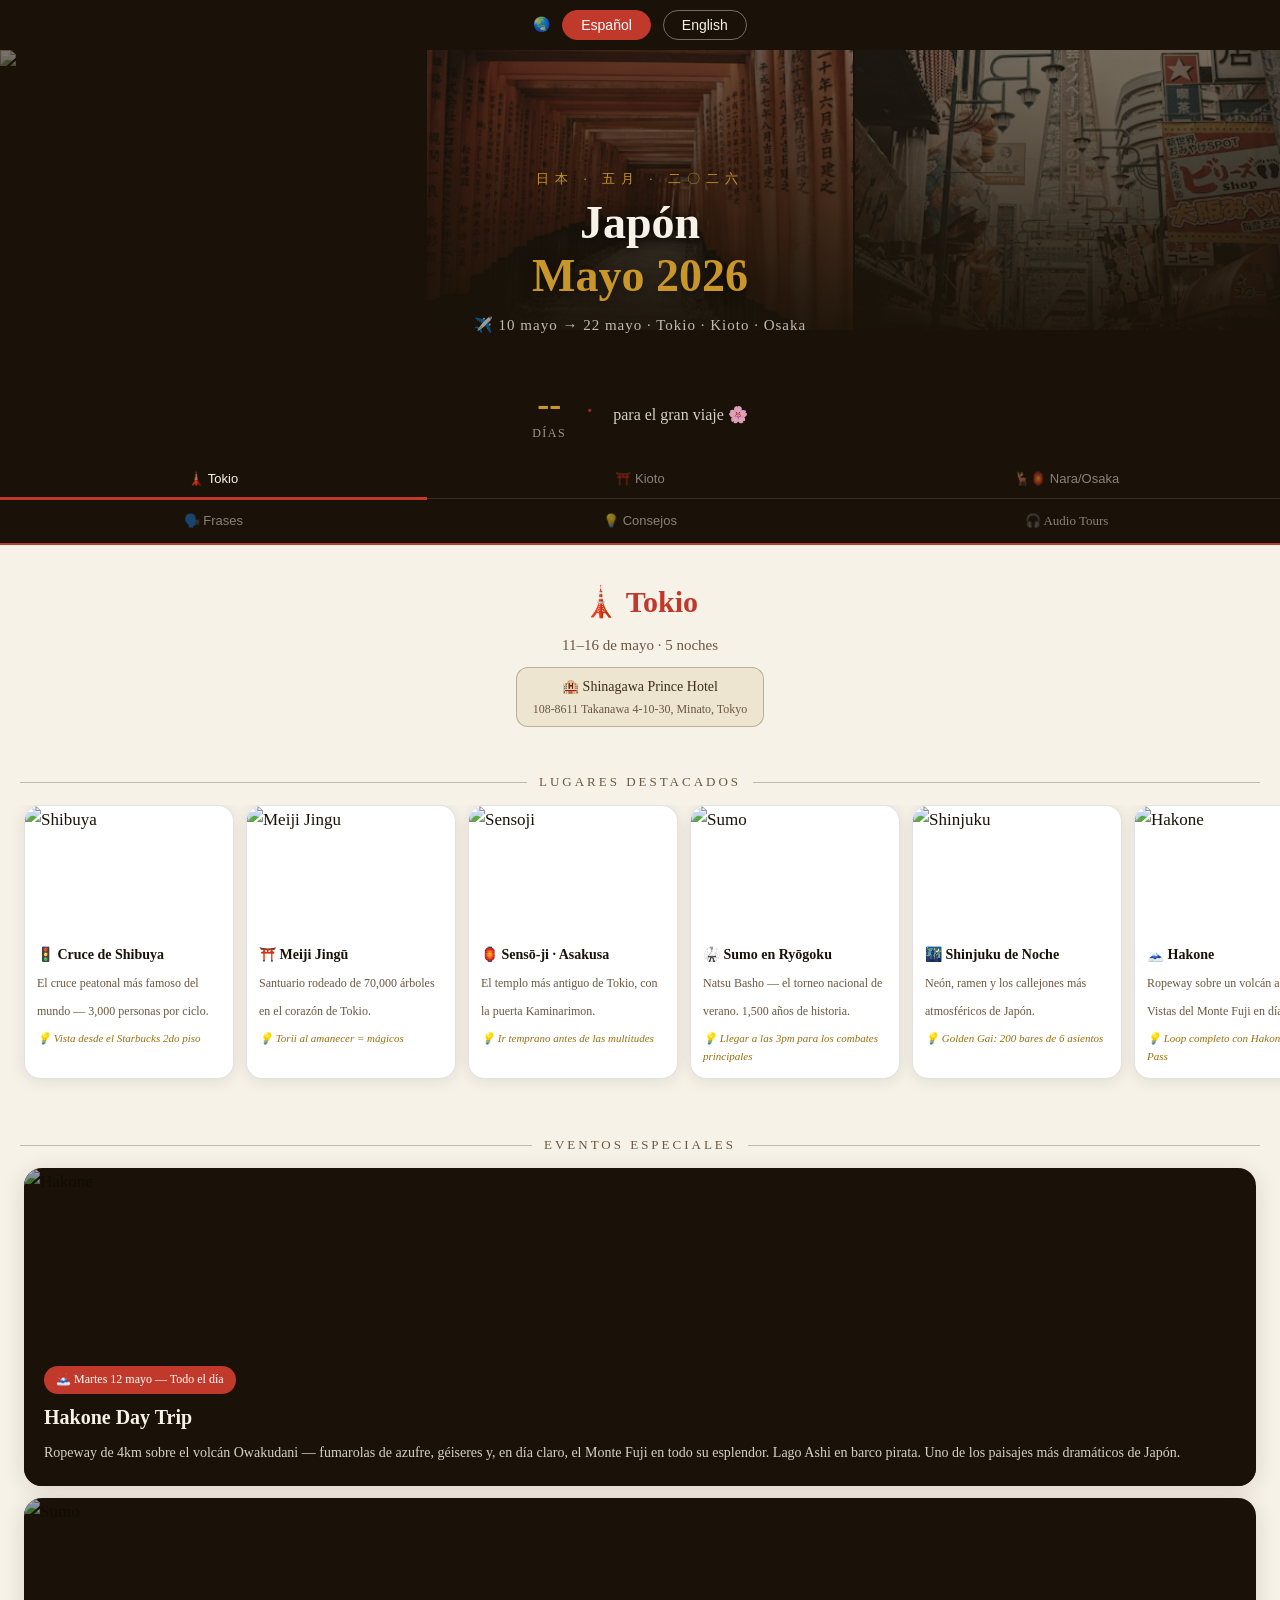
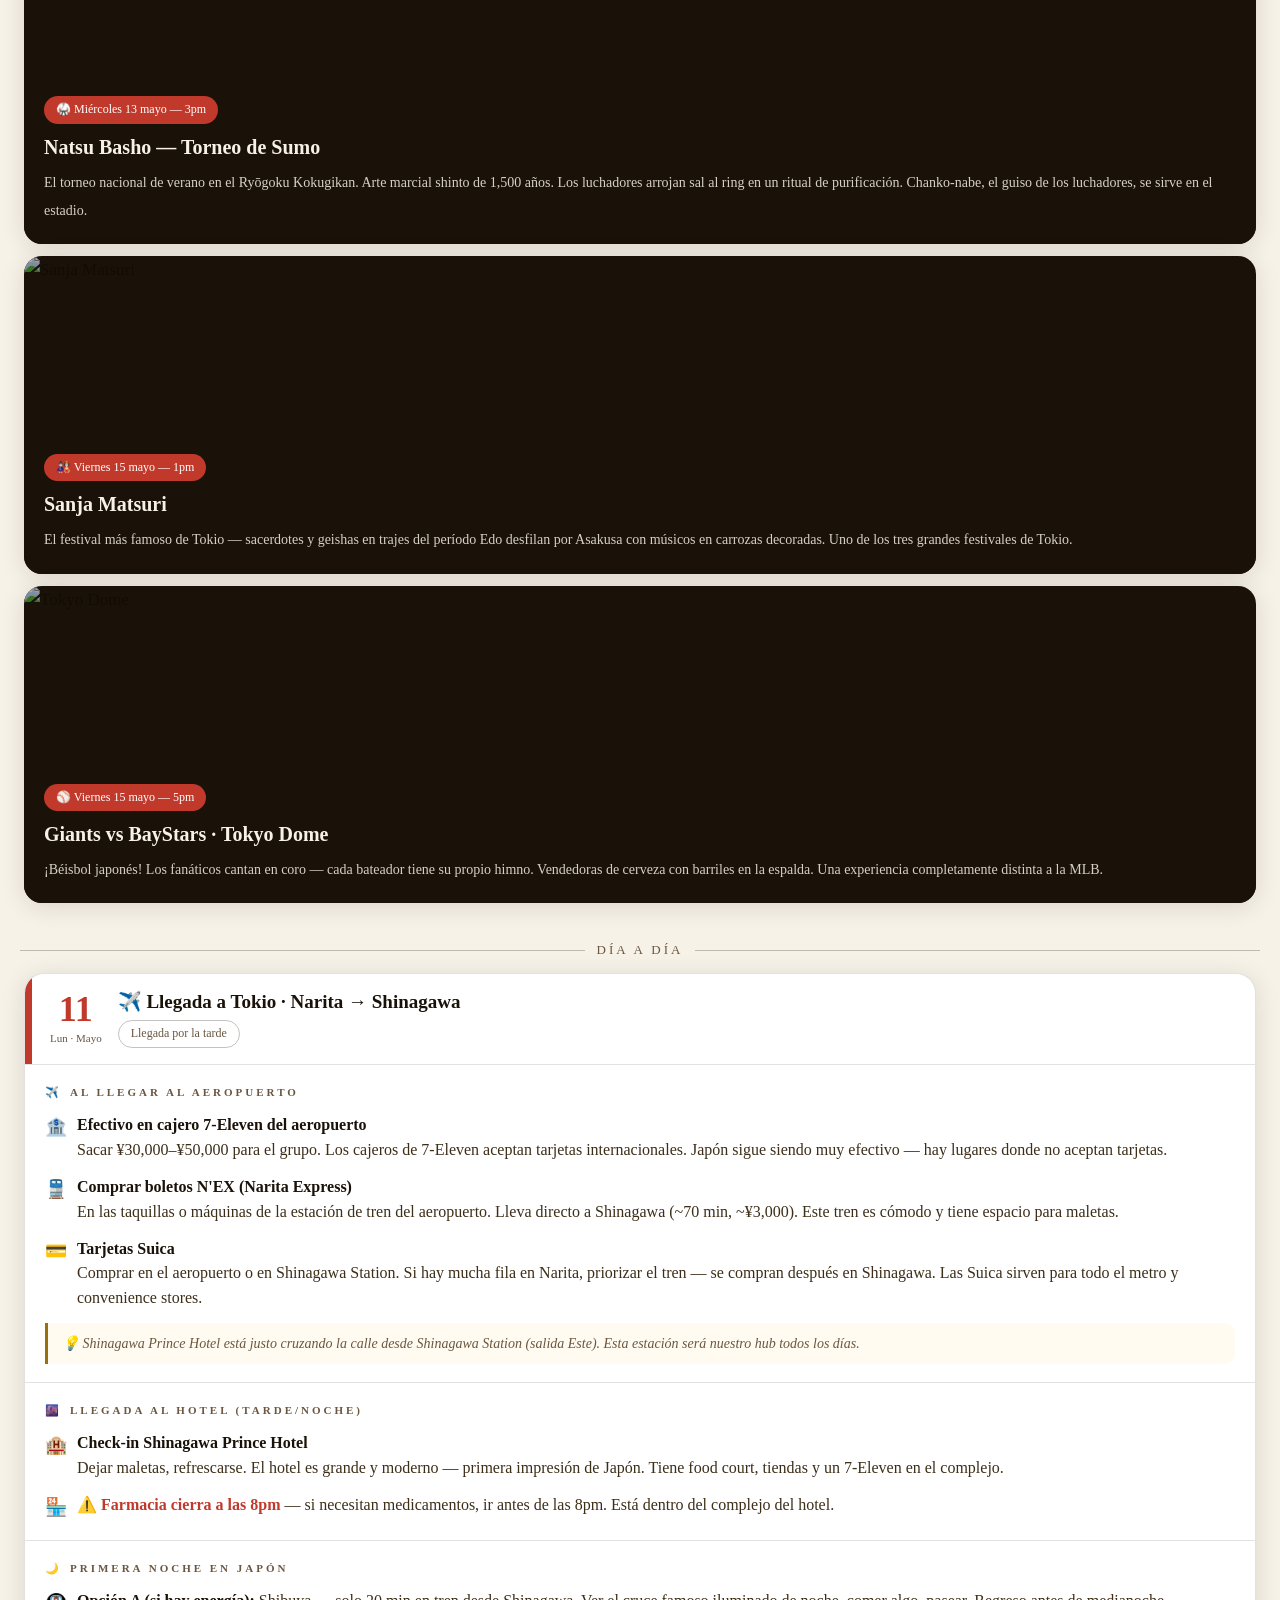
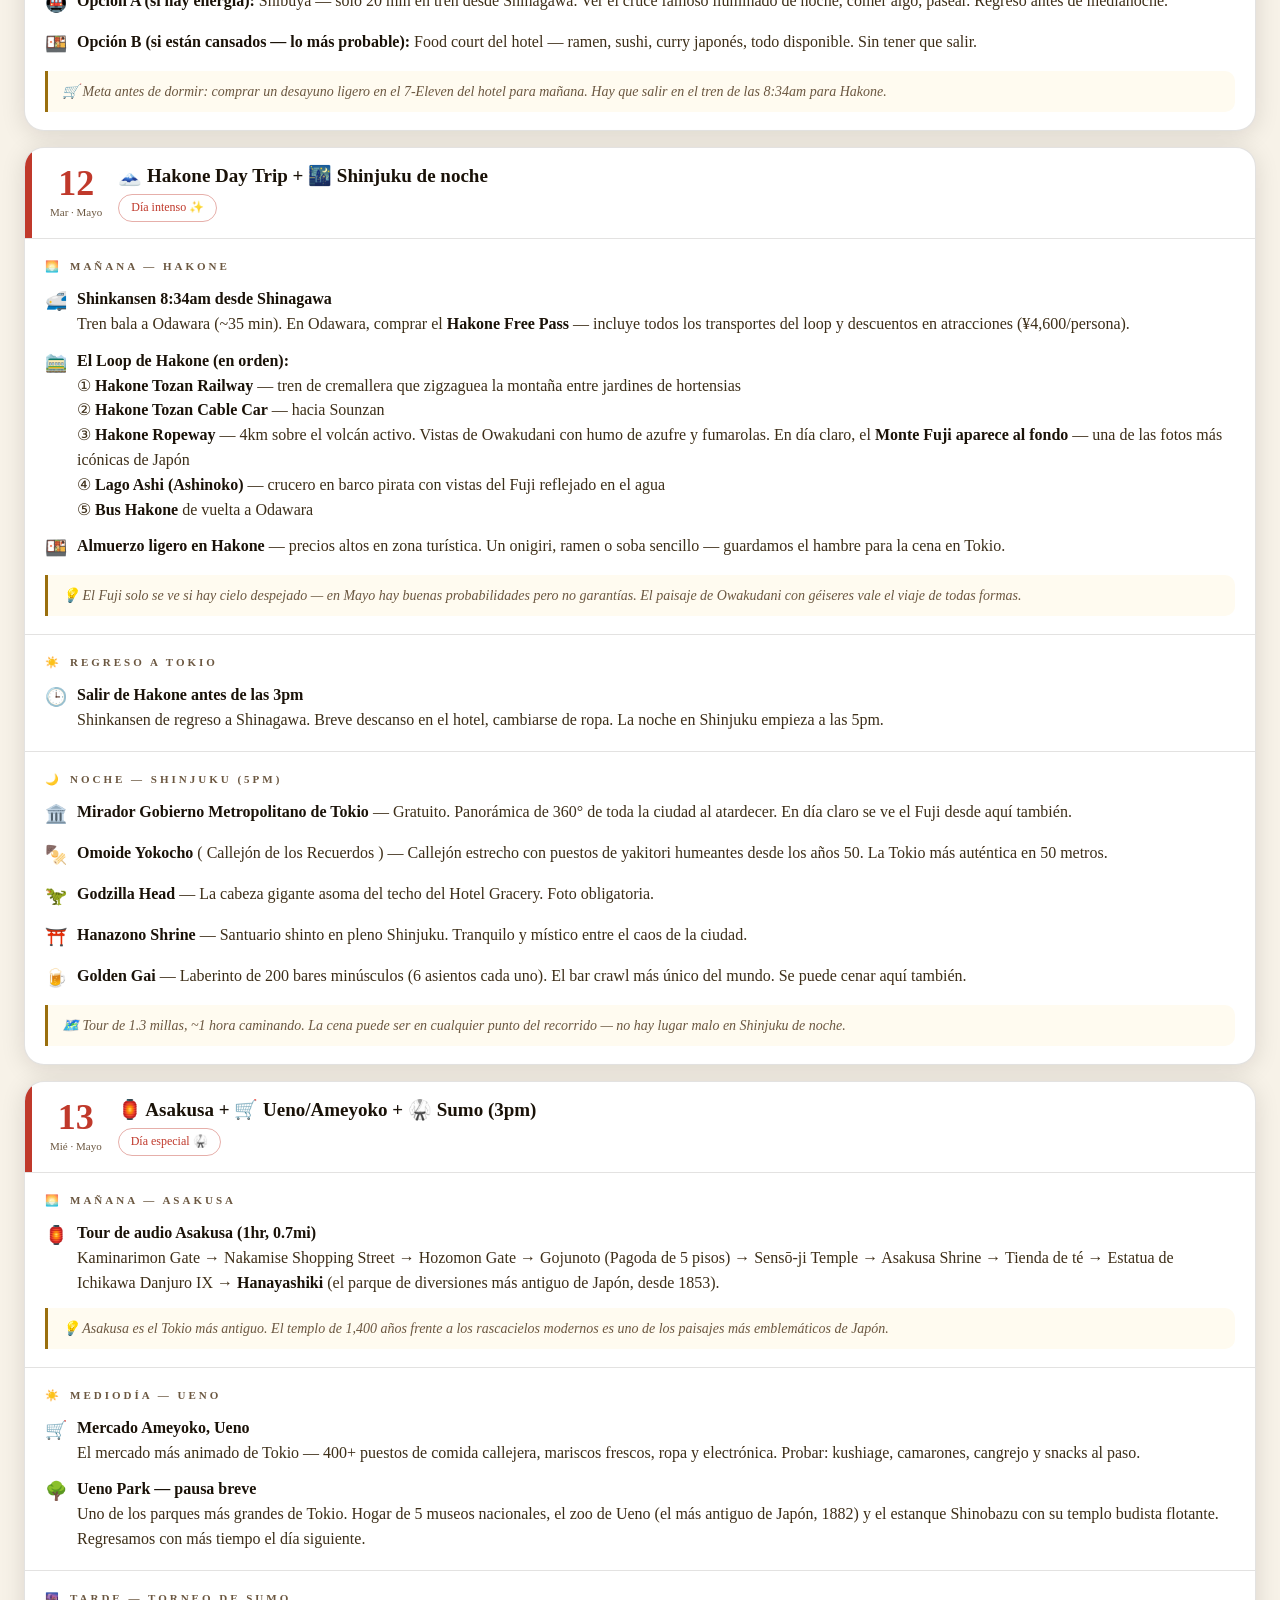
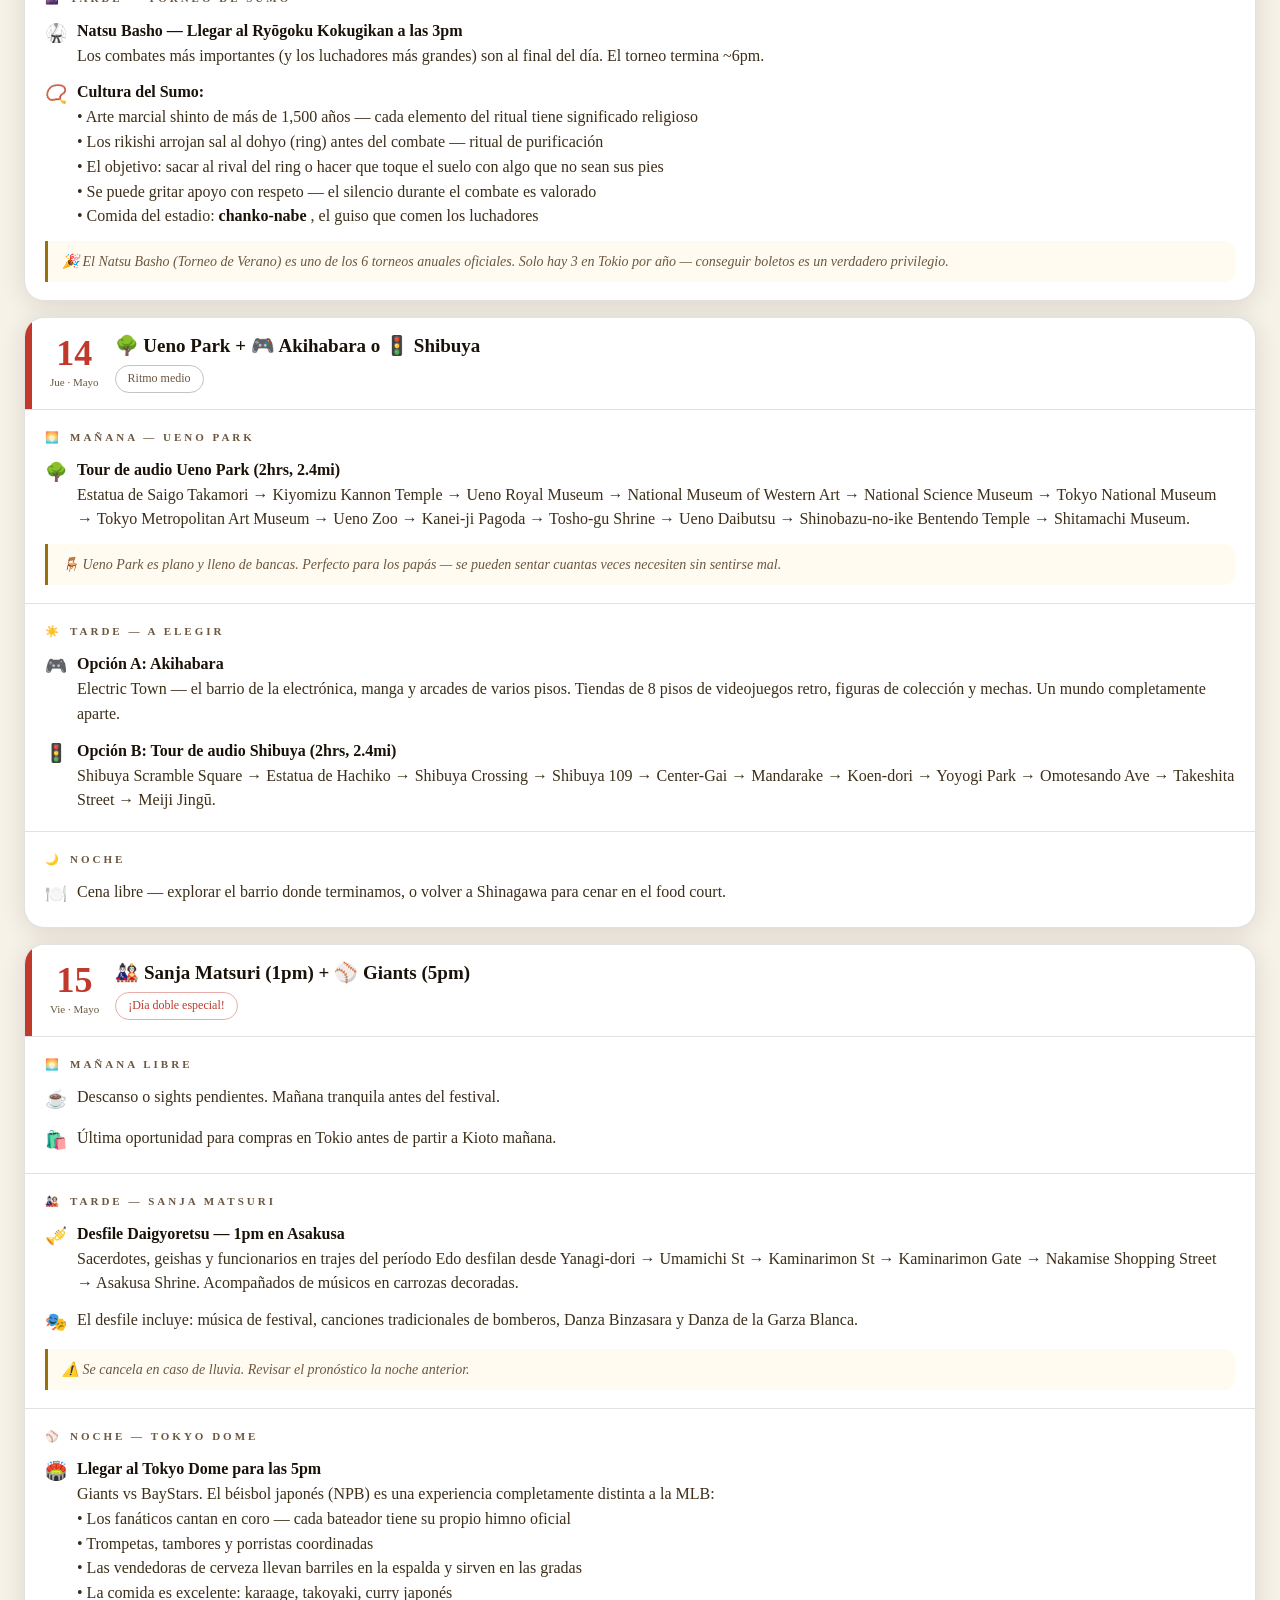
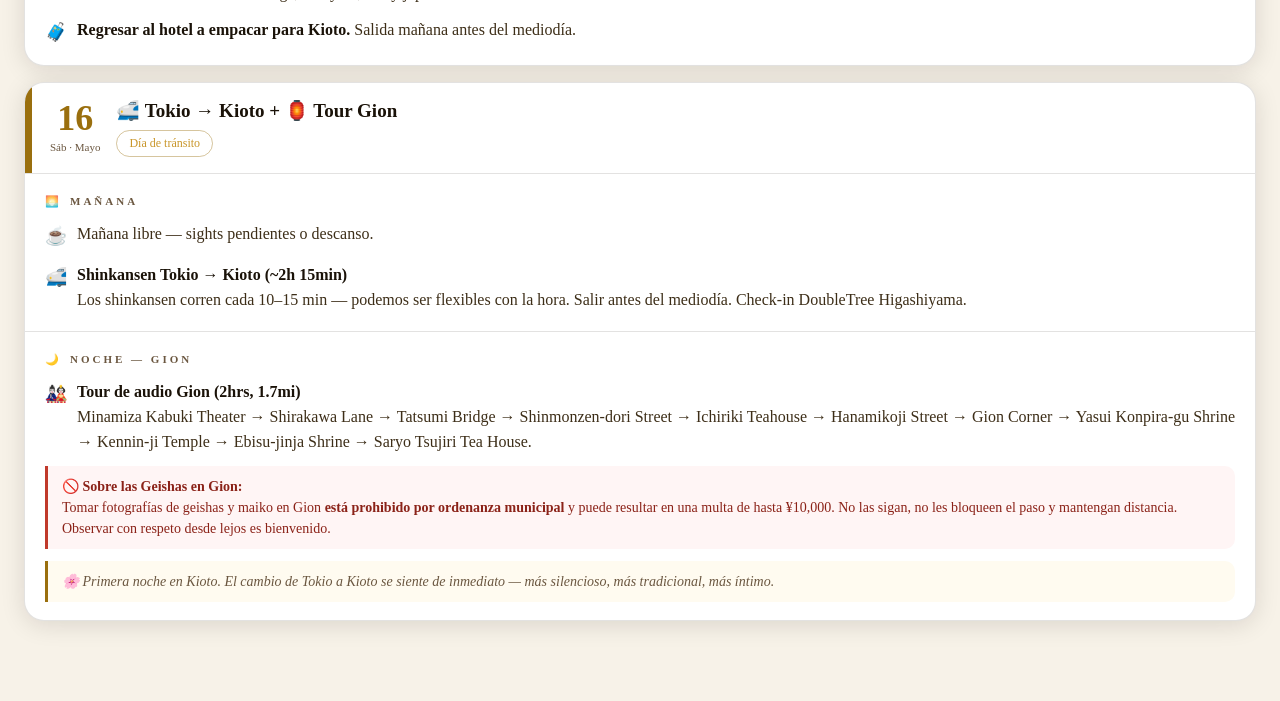
==== commit 9e668a21: "Fix image source paths in example.html" ====
--- a/example.html
+++ b/example.html
@@ -209,13 +209,13 @@
     <div class="hero">
       <div class="hero-img-row">
         <div>
-          <img src="images/img00.jpg" alt="Tokio" />
+          <img src="assaets/images/img00.jpg" alt="Tokio" />
         </div>
         <div>
-          <img src="images/img01.jpg" alt="Kioto" />
+          <img src="assets/images/img01.jpg" alt="Kioto" />
         </div>
         <div>
-          <img src="images/img02.jpg" alt="Osaka" />
+          <img src="assets/images/img02.jpg" alt="Osaka" />
         </div>
       </div>
       <div class="hero-overlay">
@@ -3137,4 +3137,4 @@
                   <div class="time-item">
                     <span class="time-icon">                    🚕
 </span>
-                    <span class="time-text">                    <strong>                    <span class="e+                    <span class="time-text">                    <strong>                    <span class="e
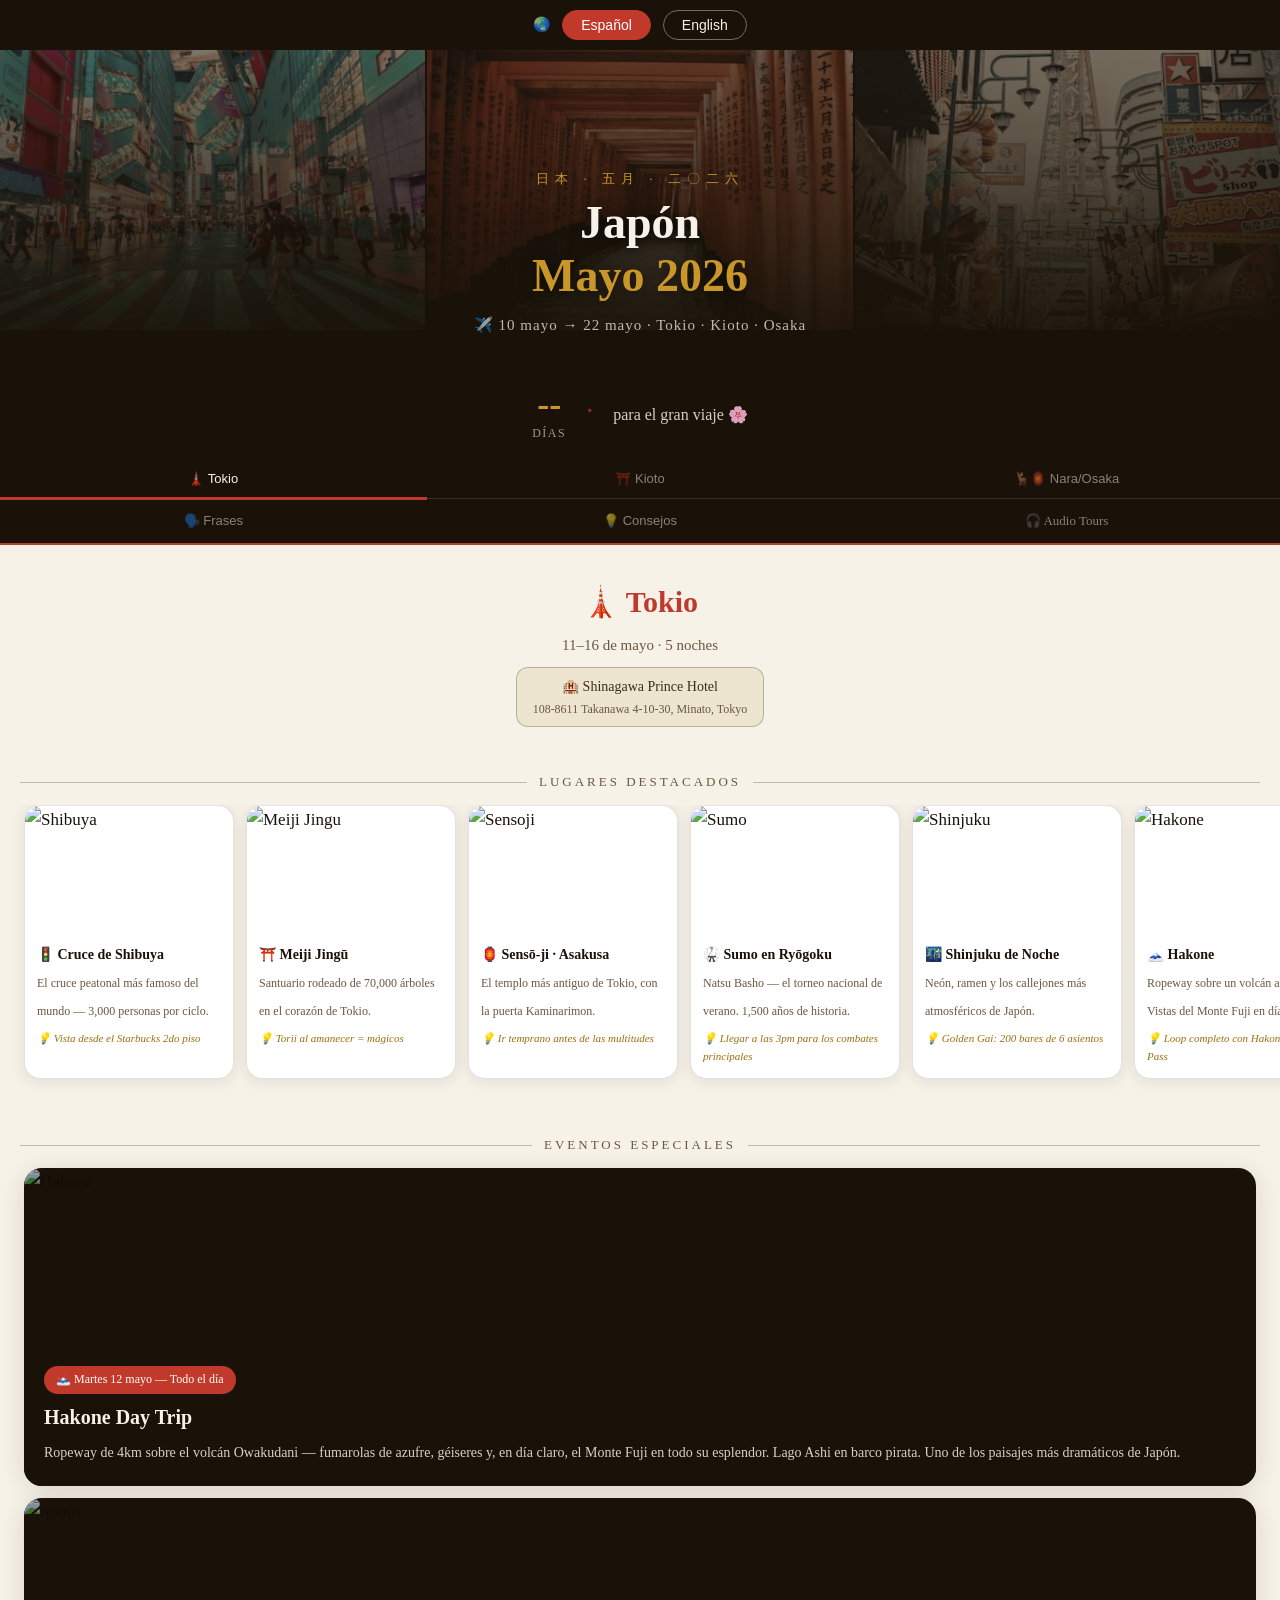
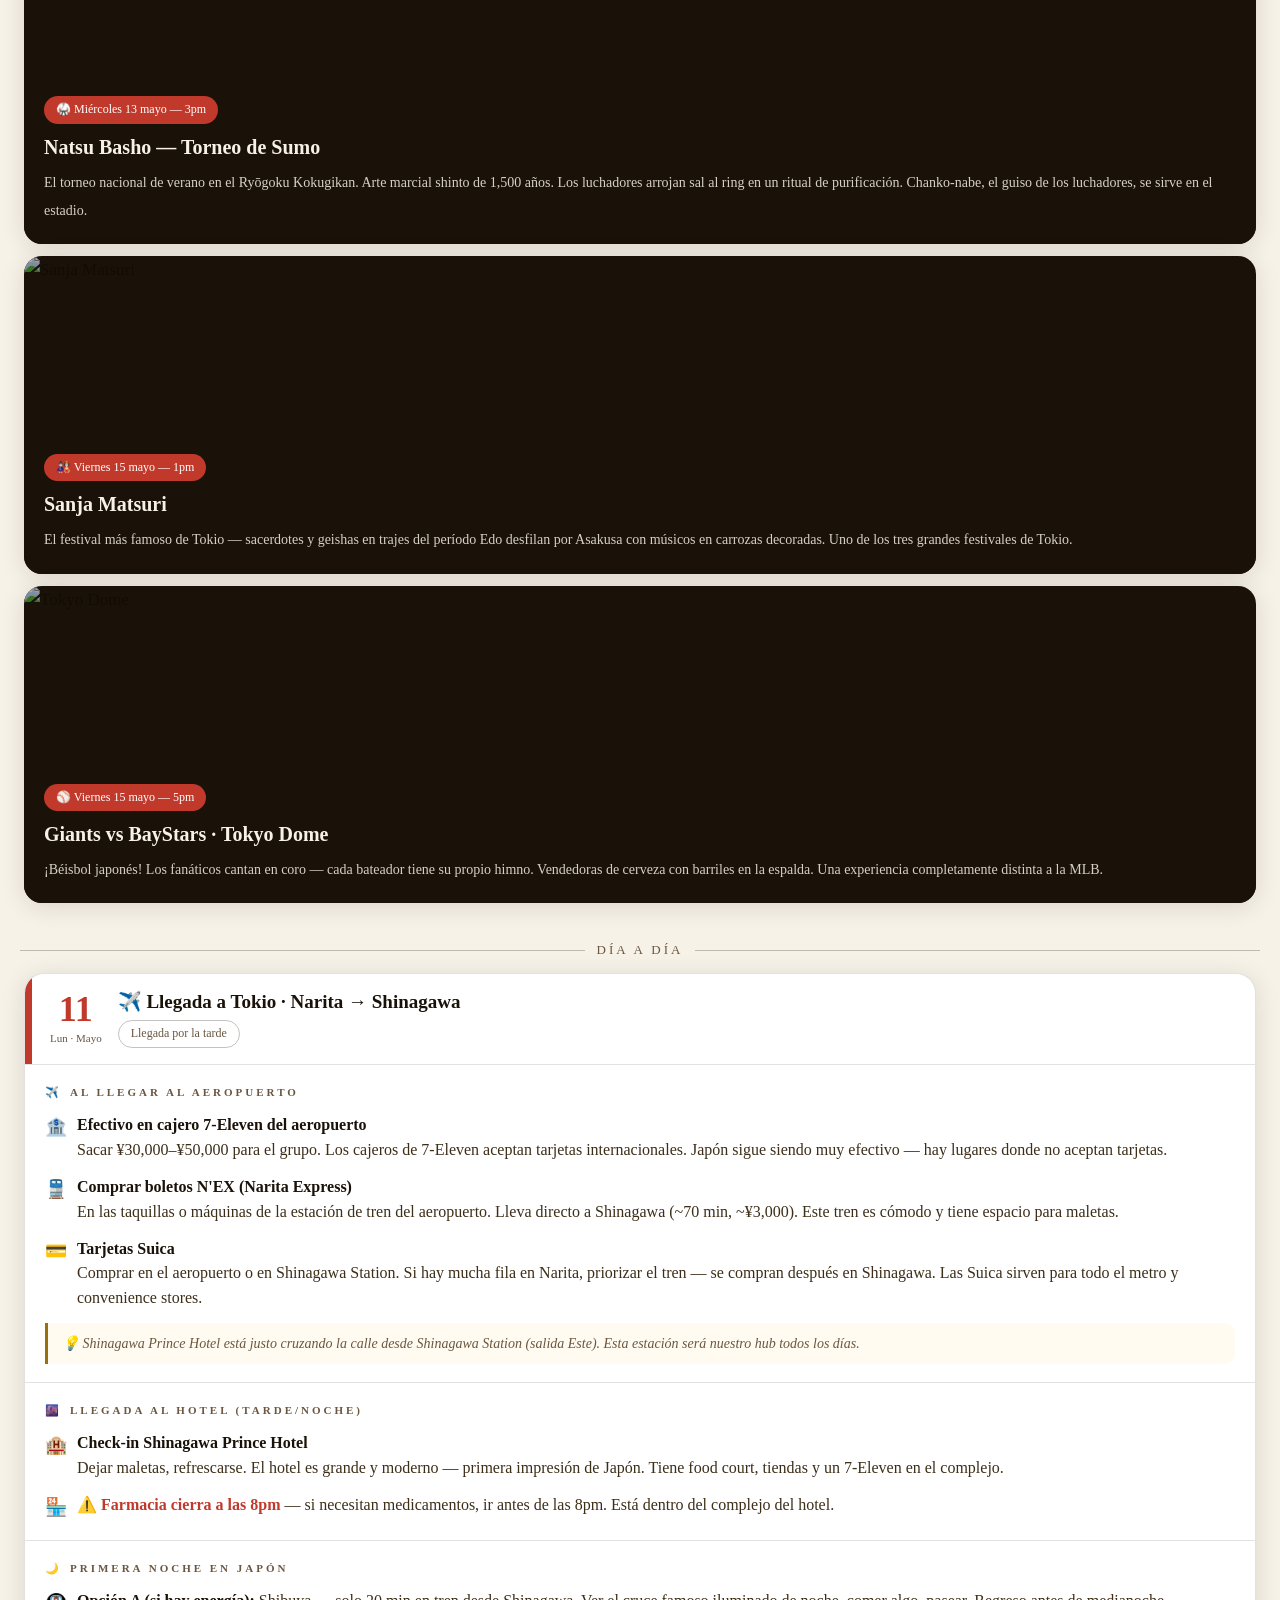
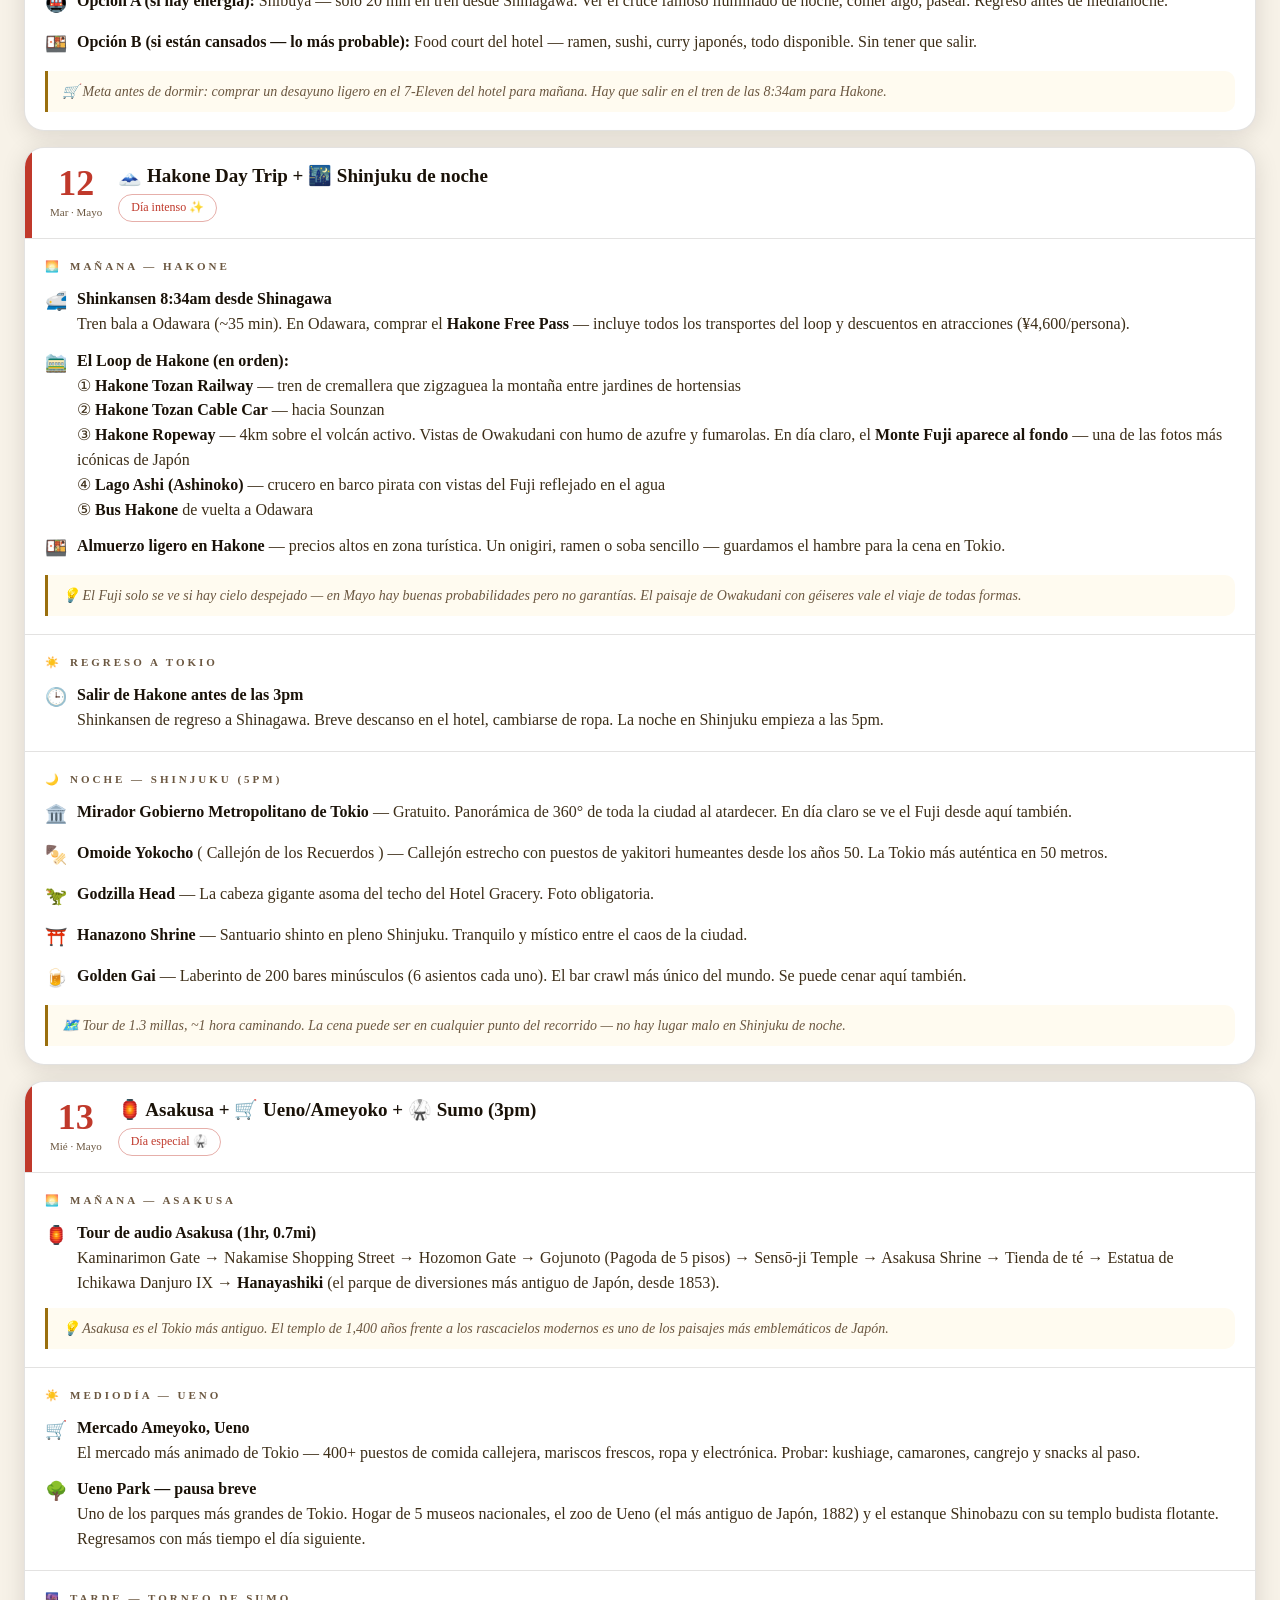
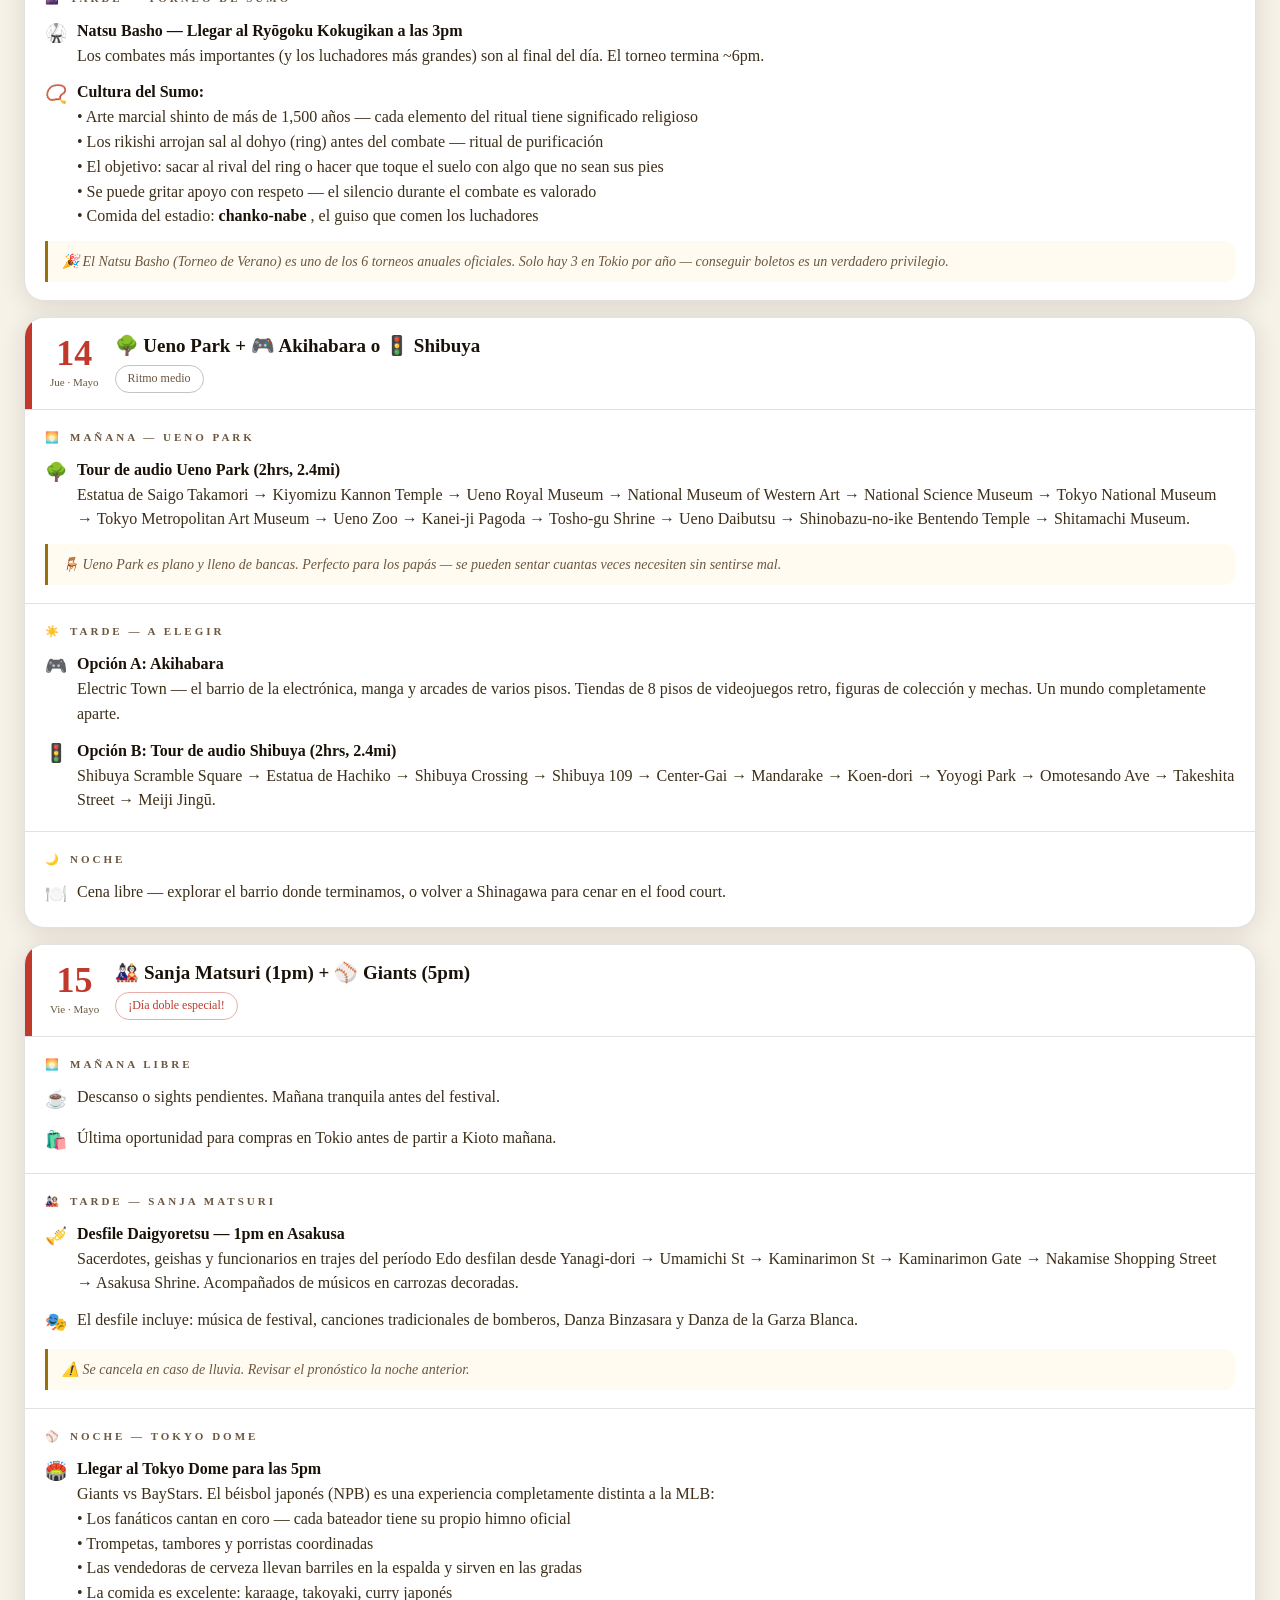
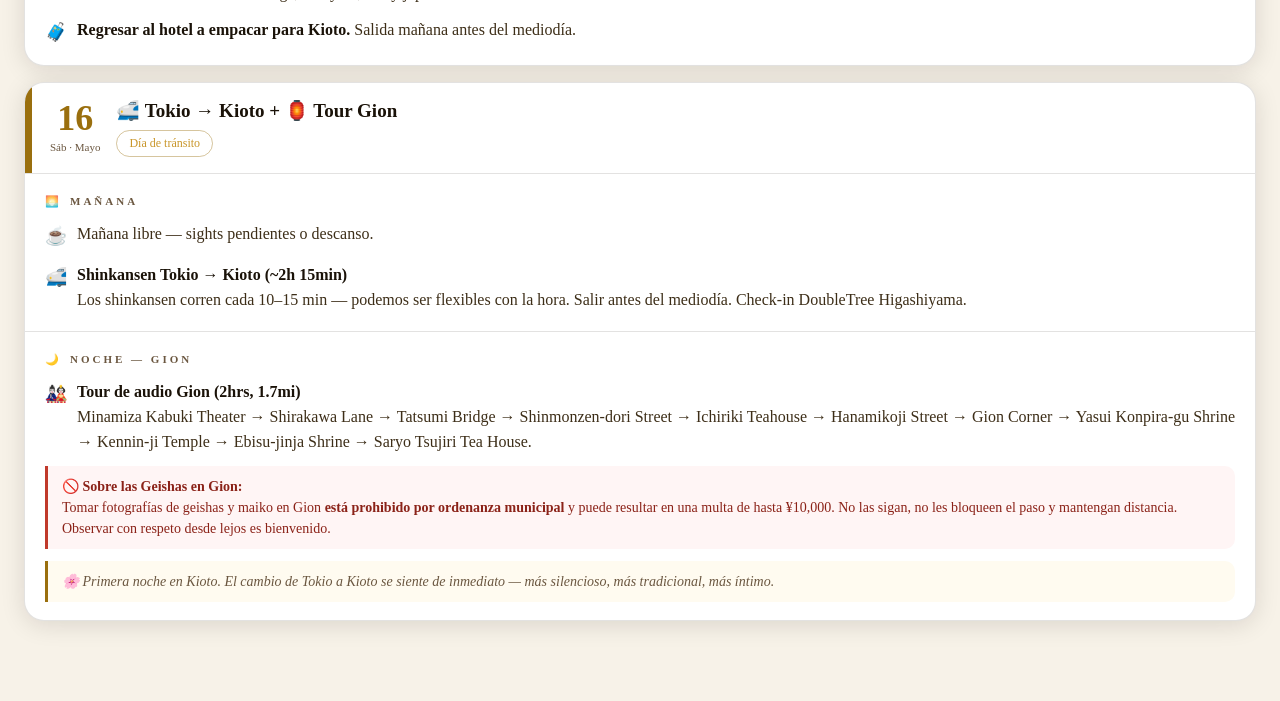
==== commit c5345aa8: "Fix typo in image source path" ====
--- a/example.html
+++ b/example.html
@@ -209,7 +209,7 @@
     <div class="hero">
       <div class="hero-img-row">
         <div>
-          <img src="assaets/images/img00.jpg" alt="Tokio" />
+          <img src="assets/images/img00.jpg" alt="Tokio" />
         </div>
         <div>
           <img src="assets/images/img01.jpg" alt="Kioto" />
